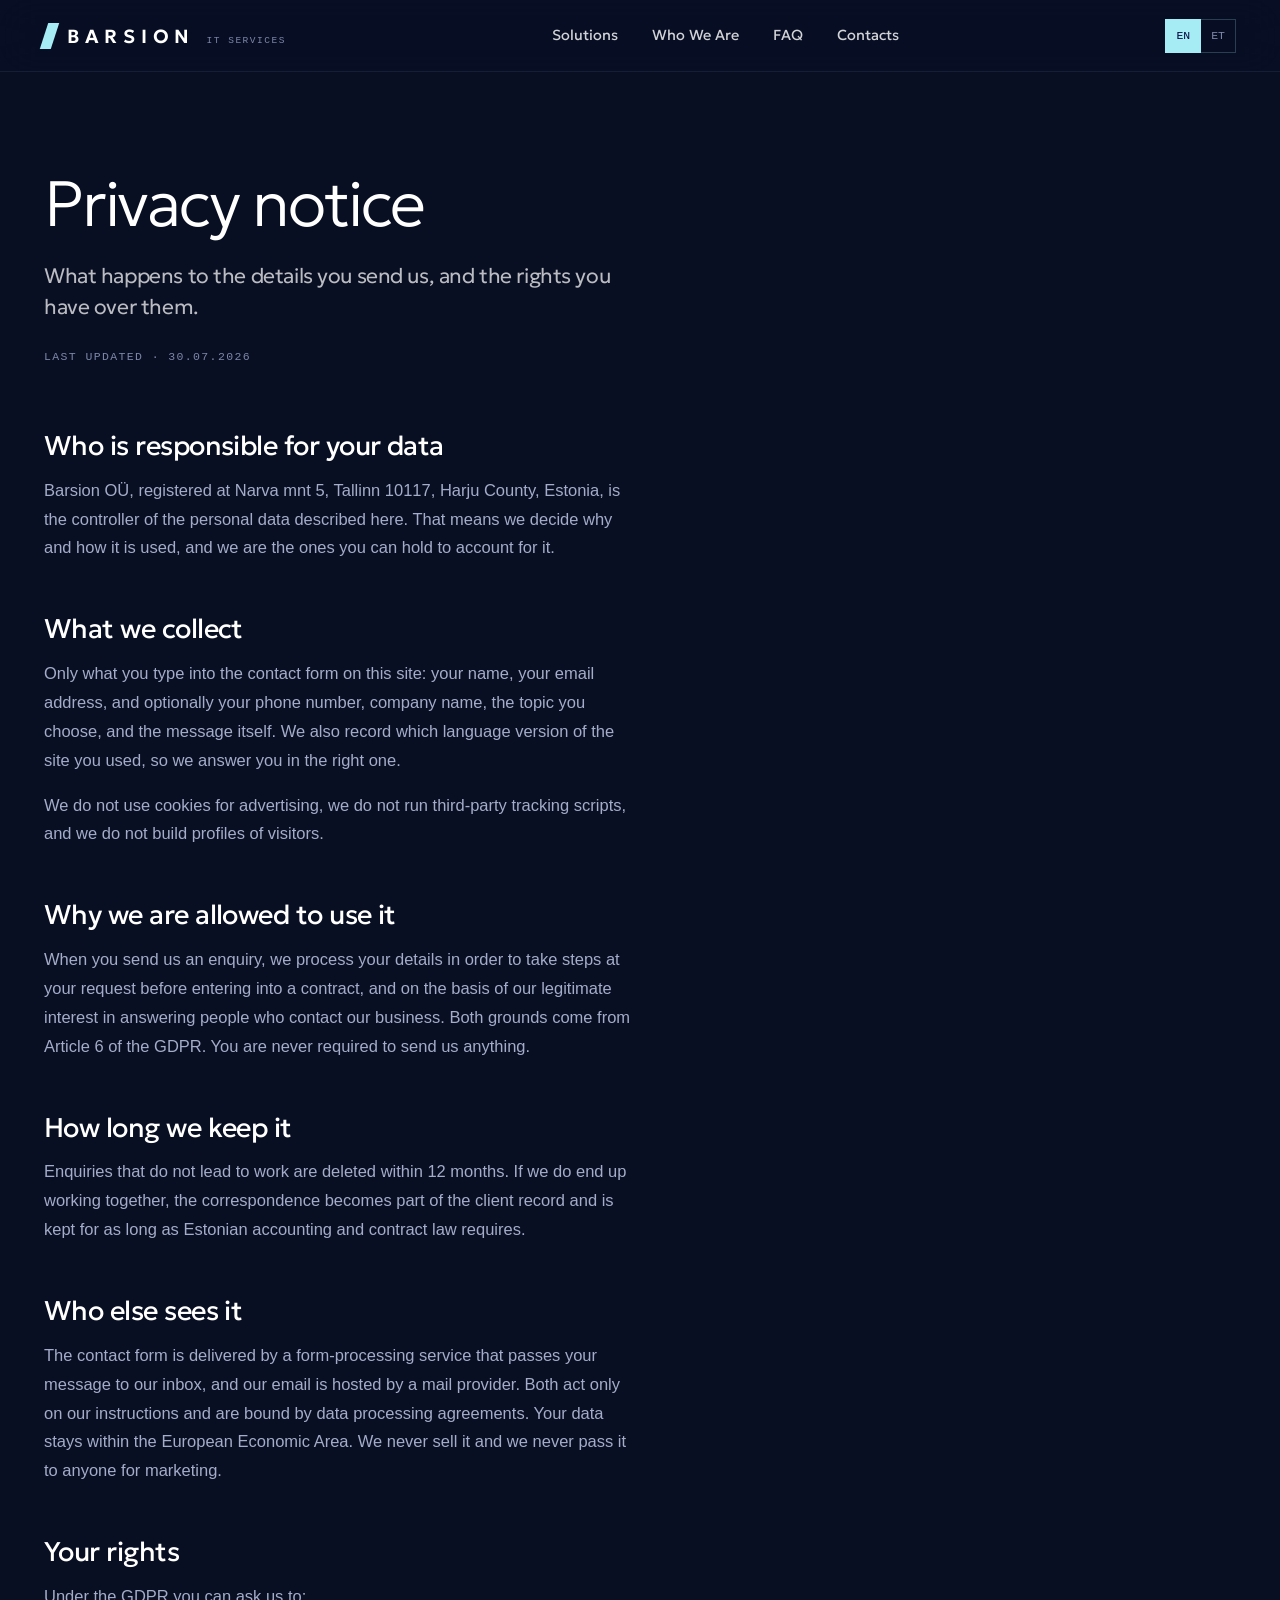
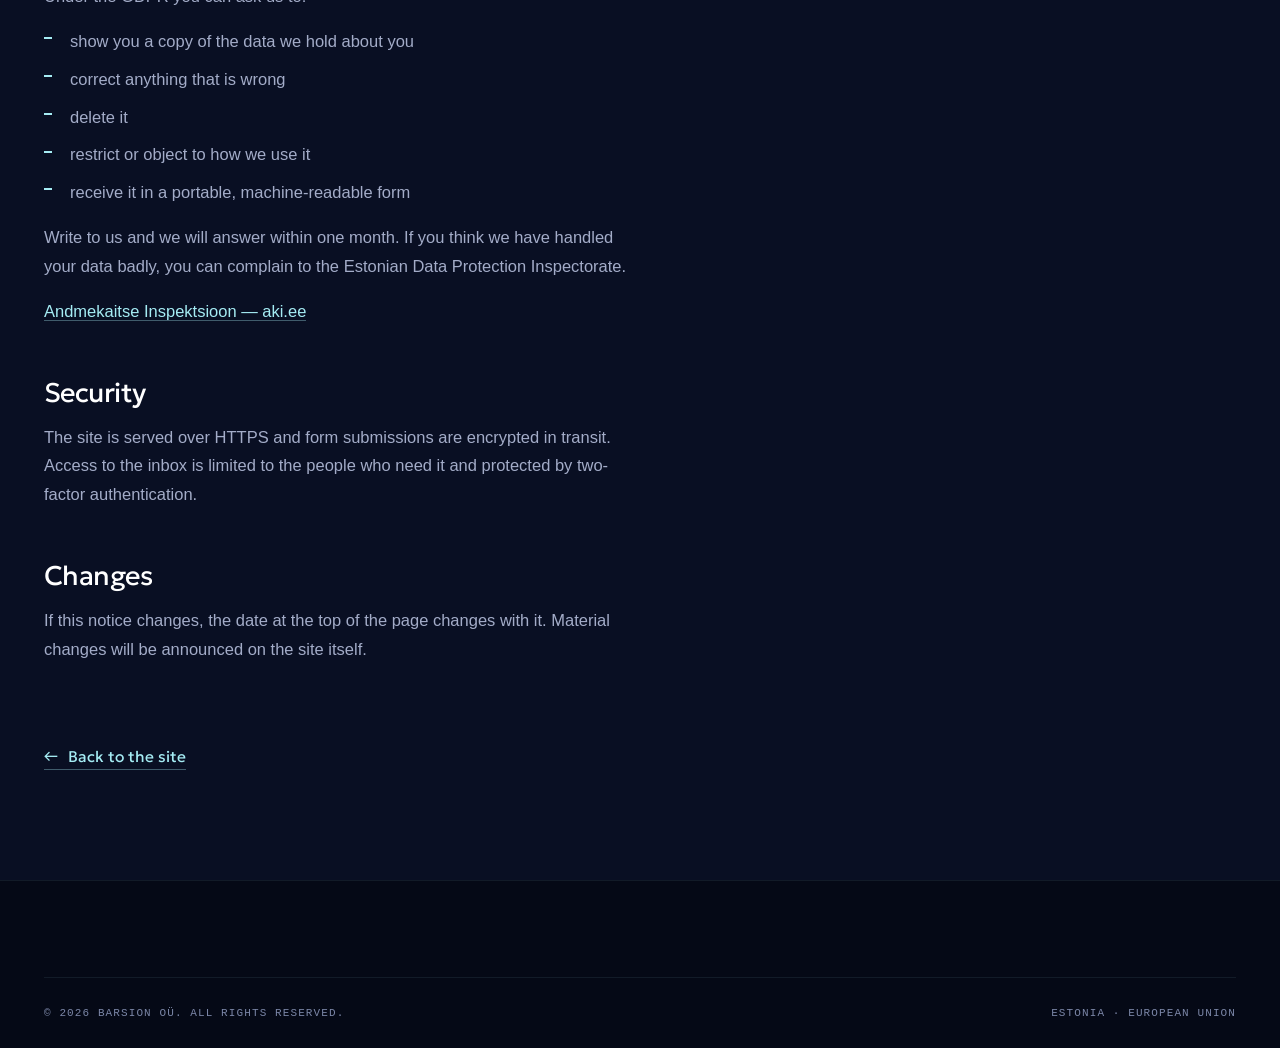
==== privacy.html @ c810dbcb "Real contact form, privacy notice, split CSS/JS, SEO basics" ====
<!DOCTYPE html>
<html lang="en">
<head>
<meta charset="UTF-8">
<meta name="viewport" content="width=device-width, initial-scale=1.0">
<title>Privacy Notice | Barsion OÜ</title>
<meta name="description" content="How Barsion OÜ collects, uses and protects personal data submitted through barsion.ee, and the rights you have under the GDPR.">
<meta name="robots" content="index,follow">
<meta name="theme-color" content="#090F23">
<link rel="icon" href="data:image/svg+xml,%3Csvg xmlns='http://www.w3.org/2000/svg' viewBox='0 0 64 64'%3E%3Crect width='64' height='64' fill='%23090F23'/%3E%3Cpath d='M20 12h16l-8 40H12z' fill='%23A5ECF4'/%3E%3C/svg%3E">
<script>document.documentElement.classList.add('js')</script>
<link rel="preconnect" href="https://fonts.googleapis.com">
<link rel="preconnect" href="https://fonts.gstatic.com" crossorigin>
<link href="https://fonts.googleapis.com/css2?family=Geologica:wght@200;300;400;500;600;700&display=swap" rel="stylesheet">
<link rel="stylesheet" href="styles.css">
<style>
  .doc{padding-top:calc(var(--hh) + 96px);padding-bottom:110px}
  .doc h1{font-size:clamp(32px,5vw,64px);font-weight:200;letter-spacing:-.035em;margin-bottom:20px;max-width:16ch}
  .doc .lede{font-family:var(--fh);font-weight:300;font-size:clamp(17px,1.9vw,21px);line-height:1.5;
    letter-spacing:-.02em;color:rgba(255,255,255,.72);max-width:44ch;margin-bottom:24px}
  .doc .stamp{font-family:var(--fm);font-size:11.5px;letter-spacing:.12em;text-transform:uppercase;
    color:var(--dim);margin-bottom:64px}
  .doc-body{max-width:70ch}
  .doc-body h2{font-size:clamp(20px,2.4vw,27px);font-weight:400;letter-spacing:-.02em;margin:52px 0 14px}
  .doc-body h2:first-child{margin-top:0}
  .doc-body p{font-size:16.5px;line-height:1.75;margin-bottom:16px}
  .doc-body ul{margin:0 0 16px;padding-left:0}
  .doc-body li{position:relative;padding-left:26px;font-size:16.5px;line-height:1.75;margin-bottom:9px}
  .doc-body li::before{content:"";position:absolute;left:0;top:.62em;width:8px;height:2px;background:var(--cyan)}
  .doc-body strong{color:#fff;font-weight:500}
  .doc-body a{color:var(--cyan);border-bottom:1px solid rgba(165,236,244,.35);transition:border-color .24s ease}
  .doc-body a:hover{border-color:var(--cyan)}
  .back{display:inline-flex;align-items:center;gap:10px;margin-top:64px;font-family:var(--fh);
    font-size:15.5px;color:var(--cyan)}
  .back:hover{text-decoration:underline}
</style>
</head>
<body>

<header>
  <div class="wrap nav">
    <a class="logo" href="index.html">
      <span class="mk" aria-hidden="true"></span>
      <span>
        <span class="b">BARSION</span>
        <span class="s" data-i18n="logo_s">IT services</span>
      </span>
    </a>
    <nav class="nav-links" id="navLinks">
      <a href="index.html#solutions" data-i18n="nav_solutions">Solutions</a>
      <a href="index.html#who" data-i18n="nav_about">Who We Are</a>
      <a href="index.html#faq" data-i18n="nav_faq">FAQ</a>
      <a href="index.html#contact" data-i18n="nav_contact">Contacts</a>
    </nav>
    <div class="nav-right">
      <div class="lang" role="group" aria-label="Language">
        <button id="btnEN" class="active" onclick="setLang('en')">EN</button>
        <button id="btnET" onclick="setLang('et')">ET</button>
      </div>
      <button class="burger" id="burger" aria-label="Menu" aria-expanded="false" aria-controls="navLinks"><span></span><span></span><span></span></button>
    </div>
  </div>
</header>

<section class="doc">
  <div class="wrap">
    <h1 data-i18n="pp_h">Privacy notice</h1>
    <p class="lede" data-i18n="pp_lede">What happens to the details you send us, and the rights you have over them.</p>
    <p class="stamp"><span data-i18n="pp_updated">Last updated</span> · 30.07.2026</p>

    <div class="doc-body">
      <h2 data-i18n="pp_1h">Who is responsible for your data</h2>
      <p data-i18n="pp_1p">Barsion OÜ, registered at Narva mnt 5, Tallinn 10117, Harju County, Estonia, is the controller of the personal data described here. That means we decide why and how it is used, and we are the ones you can hold to account for it.</p>

      <h2 data-i18n="pp_2h">What we collect</h2>
      <p data-i18n="pp_2p">Only what you type into the contact form on this site: your name, your email address, and optionally your phone number, company name, the topic you choose, and the message itself. We also record which language version of the site you used, so we answer you in the right one.</p>
      <p data-i18n="pp_2p2">We do not use cookies for advertising, we do not run third-party tracking scripts, and we do not build profiles of visitors.</p>

      <h2 data-i18n="pp_3h">Why we are allowed to use it</h2>
      <p data-i18n="pp_3p">When you send us an enquiry, we process your details in order to take steps at your request before entering into a contract, and on the basis of our legitimate interest in answering people who contact our business. Both grounds come from Article 6 of the GDPR. You are never required to send us anything.</p>

      <h2 data-i18n="pp_4h">How long we keep it</h2>
      <p data-i18n="pp_4p">Enquiries that do not lead to work are deleted within 12 months. If we do end up working together, the correspondence becomes part of the client record and is kept for as long as Estonian accounting and contract law requires.</p>

      <h2 data-i18n="pp_5h">Who else sees it</h2>
      <p data-i18n="pp_5p">The contact form is delivered by a form-processing service that passes your message to our inbox, and our email is hosted by a mail provider. Both act only on our instructions and are bound by data processing agreements. Your data stays within the European Economic Area. We never sell it and we never pass it to anyone for marketing.</p>

      <h2 data-i18n="pp_6h">Your rights</h2>
      <p data-i18n="pp_6p">Under the GDPR you can ask us to:</p>
      <ul>
        <li data-i18n="pp_r1">show you a copy of the data we hold about you</li>
        <li data-i18n="pp_r2">correct anything that is wrong</li>
        <li data-i18n="pp_r3">delete it</li>
        <li data-i18n="pp_r4">restrict or object to how we use it</li>
        <li data-i18n="pp_r5">receive it in a portable, machine-readable form</li>
      </ul>
      <p data-i18n="pp_6p2">Write to us and we will answer within one month. If you think we have handled your data badly, you can complain to the Estonian Data Protection Inspectorate.</p>
      <p><a href="https://www.aki.ee" rel="noopener">Andmekaitse Inspektsioon &mdash; aki.ee</a></p>

      <h2 data-i18n="pp_7h">Security</h2>
      <p data-i18n="pp_7p">The site is served over HTTPS and form submissions are encrypted in transit. Access to the inbox is limited to the people who need it and protected by two-factor authentication.</p>

      <h2 data-i18n="pp_8h">Changes</h2>
      <p data-i18n="pp_8p">If this notice changes, the date at the top of the page changes with it. Material changes will be announced on the site itself.</p>

      <a class="back" href="index.html"><span aria-hidden="true">&#8592;</span><span data-i18n="pp_back">Back to the site</span></a>
    </div>
  </div>
</section>

<footer>
  <div class="wrap">
    <div class="ft-bottom">
      <span data-i18n="ft_copy">© 2026 Barsion OÜ. All rights reserved.</span>
      <span data-i18n="ft_loc">Estonia · European Union</span>
    </div>
  </div>
</footer>

<script src="app.js" defer></script>
</body>
</html>
---- styles.css ----
:root{
  --void:#050916;
  --bg:#090F23;
  --panel:#0D1430;
  --navy:#01043D;
  --cyan:#A5ECF4;
  --ink:#FFFFFF;
  --text:#A3ACC8;
  --dim:#7C87A8;
  --line:rgba(165,236,244,.14);
  --line-soft:rgba(165,236,244,.08);
  --lite:#F2F4FA;
  --lite-ink:#0B1026;
  --lite-text:#4C5570;
  --ease-out:cubic-bezier(0.23,1,0.32,1);
  --ease-in-out:cubic-bezier(0.77,0,0.175,1);
  --d-press:.16s;
  --d-hover:.24s;
  --d-ui:.28s;
  --d-enter:.8s;
  --fh:'Geologica',system-ui,sans-serif;
  --fb:-apple-system,BlinkMacSystemFont,'Segoe UI',Roboto,Helvetica,Arial,sans-serif;
  --fm:ui-monospace,'SF Mono',SFMono-Regular,Menlo,Consolas,monospace;
  --hh:72px;
}
*{margin:0;padding:0;box-sizing:border-box}
html{scroll-behavior:smooth;background:var(--bg)}
body{font-family:var(--fb);color:var(--text);background:var(--bg);line-height:1.65;font-size:16.5px;-webkit-font-smoothing:antialiased;overflow-x:hidden}
img,svg{max-width:100%;display:block}
a{color:inherit;text-decoration:none}
ul{list-style:none}
::selection{background:var(--cyan);color:var(--navy)}
:focus-visible{outline:2px solid var(--cyan);outline-offset:3px;border-radius:2px}
.wrap{max-width:1260px;margin:0 auto;padding:0 34px}
h1,h2,h3{font-family:var(--fh);color:var(--ink);line-height:1.14;font-weight:500;letter-spacing:-.02em}
p{max-width:64ch}
section{padding:112px 0;scroll-margin-top:var(--hh)}

/* ── the cyan chip: DNA motif, now a light source ───────── */
.chip{background:var(--cyan);transform:skewX(-18deg)}

.shead{display:flex;align-items:center;gap:18px;font-family:var(--fh);font-weight:300;color:var(--ink);letter-spacing:-.025em;line-height:1.1}
.shead::before{content:"";flex:none;width:15px;height:.78em;background:var(--cyan);transform:skewX(-18deg)}

.btn{display:inline-flex;align-items:center;gap:11px;font-family:var(--fh);font-weight:500;font-size:15.5px;background:var(--cyan);color:var(--navy);padding:17px 34px;border:0;cursor:pointer;letter-spacing:-.01em;
  transition:background var(--d-hover) ease,color var(--d-hover) ease,transform var(--d-press) var(--ease-out)}
.btn{transform:translateY(0)}
.btn:hover{background:#C9F5FB}
.btn:active{transform:translateY(0) scale(.985)}
.btn .ar{transition:transform var(--d-hover) var(--ease-out)}
.btn.line{background:transparent;color:var(--ink);border:1px solid rgba(165,236,244,.4)}
.btn.line:hover{background:rgba(165,236,244,.1);border-color:var(--cyan)}

/* ── header ─────────────────────────────────────────────── */
header{position:fixed;top:0;left:0;right:0;z-index:60;height:var(--hh);
  background:rgba(9,15,35,.86);backdrop-filter:blur(20px) saturate(1.5);-webkit-backdrop-filter:blur(20px) saturate(1.5);
  border-bottom:1px solid var(--line-soft)}
.nav{display:flex;align-items:center;justify-content:space-between;height:var(--hh)}
.logo{line-height:1;display:flex;align-items:center;gap:12px}
.logo .mk{width:11px;height:26px;background:var(--cyan);transform:skewX(-18deg);flex:none}
.logo .b{font-family:var(--fh);font-weight:600;font-size:19px;letter-spacing:.3em;color:#fff}
.logo .s{font-family:var(--fm);font-size:9.5px;letter-spacing:.16em;text-transform:uppercase;color:var(--dim);margin-left:7px;white-space:nowrap}
.nav-links{display:flex;gap:34px;font-family:var(--fh);font-size:14.5px;font-weight:400;color:rgba(255,255,255,.82)}
.nav-links a{position:relative;padding:8px 0;transition:color .25s ease}
.nav-links a::after{content:"";position:absolute;left:0;right:0;bottom:0;height:1px;background:var(--cyan);transform:scaleX(0);transform-origin:0 50%;transition:transform var(--d-hover) var(--ease-out)}
.nav-links a:hover{color:#fff}
.nav-right{display:flex;align-items:center;gap:18px}
.lang{display:flex;font-family:var(--fm);font-size:11.5px;letter-spacing:.08em}
.lang button{border:1px solid rgba(165,236,244,.22);background:transparent;padding:7px 10px;cursor:pointer;font:inherit;color:var(--dim);transition:color .25s ease,background .25s ease,border-color .25s ease}
.lang button+button{border-left:0}
.lang button:hover{color:#fff}
.lang button.active{background:var(--cyan);border-color:var(--cyan);color:var(--navy)}
.burger{display:none;border:0;background:none;cursor:pointer;padding:8px}
.burger span{display:block;width:22px;height:1.5px;background:#fff;margin:5px 0;transition:transform .3s var(--ease-out),opacity .2s ease}
.burger[aria-expanded="true"] span:nth-child(1){transform:translateY(6.5px) rotate(45deg)}
.burger[aria-expanded="true"] span:nth-child(2){opacity:0}
.burger[aria-expanded="true"] span:nth-child(3){transform:translateY(-6.5px) rotate(-45deg)}
.prog{position:absolute;left:0;bottom:-1px;height:2px;width:100%;background:var(--cyan);transform:scaleX(0);transform-origin:0 50%}
@supports (animation-timeline:scroll()){
  .prog{animation:prog linear;animation-timeline:scroll(root)}
}
@keyframes prog{from{transform:scaleX(0)}to{transform:scaleX(1)}}

/* ── duotone image treatment ────────────────────────────── */
.duo{position:relative;isolation:isolate;overflow:hidden;background:#050A1E}
.duo .im{position:absolute;inset:0;background-position:center;background-size:cover;background-repeat:no-repeat;filter:grayscale(1) contrast(1.04) brightness(.97);z-index:0}
.duo .ld{position:absolute;inset:0;background:#0C1838;mix-blend-mode:lighten;z-index:1;pointer-events:none}
.duo .ll{position:absolute;inset:0;background:#B4DFEB;mix-blend-mode:multiply;z-index:2;pointer-events:none}

/* ── hero ───────────────────────────────────────────────── */
.hero{position:relative;min-height:min(940px,100svh);display:flex;align-items:center;padding-top:var(--hh);overflow:hidden;background:var(--bg)}
.hb{position:absolute;inset:0;z-index:1;opacity:.44;pointer-events:none;
  -webkit-mask-image:radial-gradient(118% 100% at 76% 20%,#000 6%,transparent 74%);
  mask-image:radial-gradient(118% 100% at 76% 20%,#000 6%,transparent 74%)}
.hb .im{inset:-6% 0 0}
.hero::before{content:"";position:absolute;inset:0;z-index:3;pointer-events:none;
  background:linear-gradient(102deg,rgba(5,8,20,.88) 0%,rgba(5,8,20,.62) 40%,rgba(5,8,20,.1) 68%,transparent 82%)}
.hero .grid-l{position:absolute;left:0;top:0;bottom:0;width:290px;z-index:3;
  background-image:radial-gradient(rgba(165,236,244,.5) 1.1px,transparent 1.1px);background-size:15px 15px;
  -webkit-mask-image:linear-gradient(95deg,#000,transparent);mask-image:linear-gradient(95deg,#000,transparent);
  opacity:.3;pointer-events:none}
.hero .aur{position:absolute;z-index:2;width:720px;height:720px;right:-160px;top:-200px;pointer-events:none;
  background:radial-gradient(circle,rgba(165,236,244,.17),transparent 64%);filter:blur(16px)}
.hero .sweep{position:absolute;z-index:4;top:-25%;bottom:-25%;left:0;width:34vw;pointer-events:none;
  background:linear-gradient(90deg,transparent,rgba(165,236,244,.13),transparent);
  transform:translateX(-60vw) skewX(-16deg);animation:sweep 1.9s var(--ease-out) .25s both}
@keyframes sweep{to{transform:translateX(125vw) skewX(-16deg)}}
.hero .wrap{position:relative;z-index:5;width:100%;padding-top:34px;padding-bottom:96px}
.hero h1{color:#fff;font-weight:200;font-size:clamp(34px,6.4vw,86px);line-height:1.05;letter-spacing:-.035em;max-width:16ch;margin-bottom:30px}
.hero .sub{color:rgba(255,255,255,.76);font-size:clamp(16.5px,1.5vw,19.5px);max-width:47ch;margin-bottom:40px;line-height:1.6;
  opacity:0;transform:translateY(16px);animation:rise .7s var(--ease-out) .5s both}
.hero .cta{opacity:0;transform:translateY(16px);animation:rise .7s var(--ease-out) .62s both;display:flex;flex-wrap:wrap;gap:14px;align-items:center}
.hero .beam{position:absolute;z-index:4;left:max(34px,calc((100% - 1260px)/2 + 34px));bottom:0;width:9px;height:120px;
  background:linear-gradient(180deg,transparent,var(--cyan));transform-origin:50% 100%;
  animation:beamin 1s var(--ease-out) .75s both}
@keyframes beamin{from{transform:skewX(-16deg) scaleY(0);opacity:0}to{transform:skewX(-16deg) scaleY(1);opacity:.75}}
@keyframes rise{to{opacity:1;transform:none}}
/* word-mask reveal: the one authored moment */
.w{display:inline-block;overflow:hidden;vertical-align:bottom;padding-bottom:.02em}
.wi{display:inline-block;transform:translateY(112%);opacity:0;transition:transform .85s var(--ease-out),opacity .55s var(--ease-out)}
.lit .wi{transform:none;opacity:1}

/* ── manifesto + mascot ─────────────────────────────────── */
.mani{background:var(--bg);position:relative;overflow:hidden;padding:120px 0 110px}
.mani .wrap{display:grid;grid-template-columns:1fr 1.05fr;gap:44px;align-items:center;position:relative;z-index:2}
.mani h2{color:var(--cyan);font-size:clamp(31px,4.5vw,60px);font-weight:200;letter-spacing:-.035em;margin-bottom:48px;max-width:15ch}
.m-list li{display:flex;align-items:baseline;gap:18px;font-family:var(--fh);font-weight:400;font-size:clamp(16.5px,1.6vw,20px);color:#fff;padding:20px 0;
  transition:opacity var(--d-enter) var(--ease-out),transform var(--d-enter) var(--ease-out)}
.js .m-list li{opacity:0;transform:translateX(-14px)}
.m-list li+li{border-top:1px solid var(--line-soft)}
.on .m-list li{opacity:1;transform:none}
.on .m-list li:nth-child(1){transition-delay:.04s}
.on .m-list li:nth-child(2){transition-delay:.11s}
.on .m-list li:nth-child(3){transition-delay:.18s}
.on .m-list li:nth-child(4){transition-delay:.25s}
.m-list .tick{flex:none;width:9px;height:16px;background:var(--cyan);transform:skewX(-18deg)}
.mwrap{position:relative;justify-self:end;width:min(640px,100%)}
/* the page's own night sky: the image boundary disappears because the
   content is continuous across it, not merely because it is masked */
.sky{position:absolute;inset:-9% -7%;z-index:0;pointer-events:none;opacity:.6;
  background-image:url("data:image/svg+xml,%3Csvg xmlns='http://www.w3.org/2000/svg' viewBox='0 0 1000 700' preserveAspectRatio='none'%3E%3Ccircle cx='69.6%25' cy='94.5%25' r='1.1' fill='%23C6E0F0' opacity='0.65'/%3E%3Ccircle cx='4.3%25' cy='56.1%25' r='1.5' fill='%23C6E0F0' opacity='0.68'/%3E%3Ccircle cx='17.9%25' cy='33.3%25' r='1.5' fill='%23C6E0F0' opacity='0.63'/%3E%3Ccircle cx='81.0%25' cy='8.0%25' r='1.5' fill='%23C6E0F0' opacity='0.48'/%3E%3Ccircle cx='29.9%25' cy='36.2%25' r='1.0' fill='%23C6E0F0' opacity='0.57'/%3E%3Ccircle cx='28.4%25' cy='7.8%25' r='0.9' fill='%23C6E0F0' opacity='0.62'/%3E%3Ccircle cx='39.5%25' cy='41.9%25' r='1.3' fill='%23C6E0F0' opacity='0.73'/%3E%3Ccircle cx='70.6%25' cy='53.5%25' r='1.3' fill='%23C6E0F0' opacity='0.37'/%3E%3Ccircle cx='35.0%25' cy='69.6%25' r='1.0' fill='%23C6E0F0' opacity='0.5'/%3E%3Ccircle cx='26.3%25' cy='58.2%25' r='0.9' fill='%23C6E0F0' opacity='0.45'/%3E%3Ccircle cx='1.2%25' cy='59.9%25' r='1.8' fill='%23C6E0F0' opacity='0.73'/%3E%3Ccircle cx='8.1%25' cy='37.2%25' r='1.8' fill='%23C6E0F0' opacity='0.75'/%3E%3Ccircle cx='9.2%25' cy='31.7%25' r='1.3' fill='%23C6E0F0' opacity='0.56'/%3E%3Ccircle cx='94.8%25' cy='23.0%25' r='1.5' fill='%23C6E0F0' opacity='0.7'/%3E%3Ccircle cx='90.4%25' cy='5.4%25' r='1.5' fill='%23C6E0F0' opacity='0.79'/%3E%3Ccircle cx='79.5%25' cy='27.1%25' r='1.3' fill='%23C6E0F0' opacity='0.79'/%3E%3Ccircle cx='20.8%25' cy='40.0%25' r='1.3' fill='%23C6E0F0' opacity='0.47'/%3E%3Ccircle cx='95.1%25' cy='88.1%25' r='1.1' fill='%23C6E0F0' opacity='0.59'/%3E%3Ccircle cx='62.3%25' cy='92.2%25' r='1.3' fill='%23C6E0F0' opacity='0.39'/%3E%3Ccircle cx='14.7%25' cy='1.8%25' r='1.8' fill='%23C6E0F0' opacity='0.9'/%3E%3Ccircle cx='84.3%25' cy='38.9%25' r='1.5' fill='%23C6E0F0' opacity='0.41'/%3E%3Ccircle cx='11.8%25' cy='48.1%25' r='1.0' fill='%23C6E0F0' opacity='0.69'/%3E%3Ccircle cx='47.4%25' cy='1.2%25' r='1.3' fill='%23C6E0F0' opacity='0.69'/%3E%3Ccircle cx='65.3%25' cy='38.5%25' r='1.3' fill='%23C6E0F0' opacity='0.53'/%3E%3Ccircle cx='78.2%25' cy='78.2%25' r='1.1' fill='%23C6E0F0' opacity='0.5'/%3E%3Ccircle cx='23.7%25' cy='92.6%25' r='1.3' fill='%23C6E0F0' opacity='0.56'/%3E%3Ccircle cx='85.5%25' cy='30.5%25' r='0.9' fill='%23C6E0F0' opacity='0.64'/%3E%3Ccircle cx='10.3%25' cy='90.2%25' r='1.5' fill='%23C6E0F0' opacity='0.35'/%3E%3Ccircle cx='47.1%25' cy='29.4%25' r='0.9' fill='%23C6E0F0' opacity='0.43'/%3E%3Ccircle cx='35.6%25' cy='67.0%25' r='0.9' fill='%23C6E0F0' opacity='0.85'/%3E%3Ccircle cx='32.8%25' cy='73.2%25' r='1.0' fill='%23C6E0F0' opacity='0.88'/%3E%3Ccircle cx='80.6%25' cy='1.6%25' r='1.0' fill='%23C6E0F0' opacity='0.73'/%3E%3Ccircle cx='70.3%25' cy='51.8%25' r='1.5' fill='%23C6E0F0' opacity='0.73'/%3E%3Ccircle cx='59.1%25' cy='45.4%25' r='1.8' fill='%23C6E0F0' opacity='0.53'/%3E%3Ccircle cx='26.3%25' cy='86.2%25' r='1.8' fill='%23C6E0F0' opacity='0.43'/%3E%3Ccircle cx='71.9%25' cy='42.8%25' r='1.0' fill='%23C6E0F0' opacity='0.39'/%3E%3Ccircle cx='91.0%25' cy='33.1%25' r='0.9' fill='%23C6E0F0' opacity='0.37'/%3E%3Ccircle cx='39.4%25' cy='32.6%25' r='1.8' fill='%23C6E0F0' opacity='0.53'/%3E%3Ccircle cx='96.8%25' cy='24.2%25' r='1.3' fill='%23C6E0F0' opacity='0.83'/%3E%3Ccircle cx='19.9%25' cy='98.3%25' r='1.5' fill='%23C6E0F0' opacity='0.39'/%3E%3Ccircle cx='66.8%25' cy='49.2%25' r='1.5' fill='%23C6E0F0' opacity='0.46'/%3E%3Ccircle cx='14.0%25' cy='18.3%25' r='1.1' fill='%23C6E0F0' opacity='0.7'/%3E%3Ccircle cx='60.9%25' cy='41.0%25' r='1.1' fill='%23C6E0F0' opacity='0.55'/%3E%3Ccircle cx='93.7%25' cy='11.7%25' r='1.0' fill='%23C6E0F0' opacity='0.43'/%3E%3Ccircle cx='69.9%25' cy='84.0%25' r='1.0' fill='%23C6E0F0' opacity='0.61'/%3E%3Ccircle cx='19.8%25' cy='15.7%25' r='0.9' fill='%23C6E0F0' opacity='0.39'/%3E%3Ccircle cx='57.7%25' cy='41.1%25' r='2.4' fill='%23DCEEF8' opacity='0.5'/%3E%3Ccircle cx='44.0%25' cy='16.6%25' r='2.4' fill='%23DCEEF8' opacity='0.5'/%3E%3Ccircle cx='50.5%25' cy='12.4%25' r='2.4' fill='%23DCEEF8' opacity='0.5'/%3E%3Ccircle cx='36.6%25' cy='47.3%25' r='2.4' fill='%23DCEEF8' opacity='0.5'/%3E%3Ccircle cx='57.5%25' cy='68.5%25' r='2.4' fill='%23DCEEF8' opacity='0.5'/%3E%3C/svg%3E");
  background-size:100% 100%;background-repeat:no-repeat;
  -webkit-mask-image:radial-gradient(72% 72% at 50% 48%,#000 26%,transparent 100%);
  mask-image:radial-gradient(72% 72% at 50% 48%,#000 26%,transparent 100%)}
.live .sky{animation:twinkle 7.5s var(--ease-in-out) infinite}
@keyframes twinkle{50%{opacity:.3}}
.mwrap::before{content:"";position:absolute;left:2%;bottom:14%;width:66%;height:54%;z-index:0;
  background:radial-gradient(circle,rgba(165,236,244,.26),transparent 66%);filter:blur(28px)}
.mstage{position:relative;z-index:1;transform:translate3d(0,0,0);
  transition:transform .55s var(--ease-out)}
/* Mask tuned to the video's framing (the poster is frame 0 of the same clip,
   so still and video share one mask). Layer 1 is the vignette, layer 2 is a
   narrow tall ellipse that pinches the desk's straight far edge out of the
   lower half, layer 3 dissolves the bottom. Verified against frames 20/90/150/215. */
/* The leopard sits high-right and the laptop low-left, so no single ellipse
   hugs both without also keeping a bright slab of sky between them. The mask
   is therefore the UNION of one ellipse per subject, intersected with a bottom
   dissolve. Layers read bottom-up: laptop, then cat added to it, then the
   bottom fade intersected with that union. Verified frame-by-frame. */
.mascot{display:block;width:100%;height:auto;
  mask-image:linear-gradient(180deg,#000 82%,rgba(0,0,0,.35) 91%,transparent 100%),radial-gradient(ellipse 34% 46% at 62% 42%,#000 55%,transparent 100%),radial-gradient(ellipse 25% 21% at 27% 74%,#000 44%,transparent 100%);
  mask-composite:intersect,add,add}
/* -webkit-mask-image without a matching -webkit-mask-composite makes Chromium
   union every layer and the image's box comes straight back, so both prefixed
   properties ship together and only where the standard one is missing. */
@supports not (mask-composite: intersect){
  .mascot{-webkit-mask-image:linear-gradient(180deg,#000 82%,rgba(0,0,0,.35) 91%,transparent 100%),radial-gradient(ellipse 34% 46% at 62% 42%,#000 55%,transparent 100%),radial-gradient(ellipse 25% 21% at 27% 74%,#000 44%,transparent 100%);-webkit-mask-composite:source-in,source-over}
}
video.mascot{position:absolute;inset:0;width:100%;height:100%;z-index:2;object-fit:cover;
  opacity:0;transition:opacity .7s var(--ease-out)}
video.mascot.on{opacity:1}
/* the clip carries its own life: stop doubling it with our own motion */
.playing .mascot,.playing .mglow{animation:none}
.live .mascot{animation:mfloat 9s var(--ease-in-out) infinite}
@keyframes mfloat{50%{transform:translateY(-9px)}}
.mfade{position:absolute;inset:0;z-index:3;pointer-events:none;
  background:linear-gradient(180deg,transparent 74%,rgba(9,15,35,.28) 90%,var(--bg) 100%)}
.mglow{position:absolute;left:8%;top:56%;width:42%;height:32%;z-index:4;pointer-events:none;opacity:.85;
  background:radial-gradient(closest-side,rgba(165,236,244,.32),transparent 72%);filter:blur(14px)}
.live .mglow{animation:mbreathe 5.2s var(--ease-in-out) infinite}
@keyframes mbreathe{50%{opacity:.52;transform:scale(1.07)}}
.mani .corner{position:absolute;left:-16px;bottom:-24px;width:66px;height:118px;background:var(--cyan);transform:skewX(-16deg);z-index:1}

/* ── solutions: engineered cage ─────────────────────────── */
.sol-sec{background:var(--panel);border-top:1px solid var(--line-soft);border-bottom:1px solid var(--line-soft)}
.sol-sec .shead{font-size:clamp(30px,4.2vw,54px);margin-bottom:54px}
.cage{position:relative;display:grid;grid-template-columns:1fr 1fr;border-top:1px solid var(--line)}
.glow{--mx:50%;--my:50%;position:absolute;inset:0;z-index:0;pointer-events:none;opacity:0;transition:opacity var(--d-ui) ease;
  background:radial-gradient(430px circle at var(--mx) var(--my),rgba(165,236,244,.075),transparent 68%)}
@media (hover:hover) and (pointer:fine){.cage:hover .glow{opacity:1}}
.cell{position:relative;z-index:1;border-bottom:1px solid var(--line);padding:32px 0 36px}
.cell:nth-of-type(odd){padding-right:52px}
.cell:nth-of-type(even){padding-left:52px;border-left:1px solid var(--line)}
.cell::after{content:"";position:absolute;left:0;right:0;bottom:-1px;height:1px;background:var(--cyan);
  transform:scaleX(0);transform-origin:0 50%;transition:transform var(--d-hover) var(--ease-out)}
.cell h3{font-size:clamp(19px,2vw,25px);font-weight:400;display:flex;justify-content:space-between;align-items:baseline;gap:14px;margin-bottom:13px;color:#fff;transition:color .25s ease}
.cell h3 .ar{color:var(--cyan);font-size:13px;flex:none;opacity:.5;transition:transform var(--d-hover) var(--ease-out),opacity var(--d-hover) ease}
.cell p{font-size:15px;line-height:1.62;max-width:44ch}

/* ── statement panels ───────────────────────────────────── */
.stmt{background:var(--navy);position:relative;overflow:hidden}
.stmt .wrap{padding:104px 34px;position:relative;z-index:2}
.stmt::before{content:"";position:absolute;z-index:1;left:-8%;top:-60%;width:52%;height:220%;pointer-events:none;
  background:radial-gradient(closest-side,rgba(165,236,244,.14),transparent);transform:skewX(-16deg)}
.stmt .qm{display:block;width:34px;height:3px;background:var(--cyan);margin-bottom:30px;
  transform-origin:0 50%;transition:transform var(--d-enter) var(--ease-out)}
.js .stmt .qm{transform:scaleX(0)}
.on .stmt .qm,.stmt.on .qm{transform:none}
.stmt p{font-family:var(--fh);font-weight:200;font-size:clamp(23px,3.1vw,42px);line-height:1.28;letter-spacing:-.03em;max-width:22ch;color:#fff;
  transition:opacity var(--d-enter) var(--ease-out),filter var(--d-enter) var(--ease-out),transform var(--d-enter) var(--ease-out)}
.js .stmt p{opacity:0;filter:blur(9px);transform:translateY(12px)}
.stmt.on p{opacity:1;filter:blur(0);transform:none}
.stmt .by{margin-top:26px;font-family:var(--fm);font-size:11.5px;letter-spacing:.14em;text-transform:uppercase;color:rgba(165,236,244,.75)}
.stmt .chip{position:absolute;right:44px;bottom:-18px;width:50px;height:82px;z-index:2}

/* ── photo bands ────────────────────────────────────────── */
.band{height:340px;position:relative}
.band .im{inset:-13% 0}
.band .ap,.band .chip{z-index:4}
@supports (animation-timeline:view()){
  .band .im{animation:bandpar linear both;animation-timeline:view();animation-range:cover}
}
@keyframes bandpar{from{transform:translateY(-3.2%)}to{transform:translateY(3.2%)}}
.band .ap{position:absolute;right:0;bottom:0;width:190px;height:210px;background:var(--cyan);
  clip-path:polygon(55% 0,100% 0,100% 100%,20% 100%,40% 55%,20% 55%)}
.band .chip{position:absolute;left:34px;bottom:-14px;width:42px;height:70px}

/* ── who we are ─────────────────────────────────────────── */
.who-grid{display:grid;grid-template-columns:1.12fr .88fr;gap:66px;align-items:center}
.who-grid h2{font-size:clamp(29px,4vw,52px);font-weight:200;letter-spacing:-.035em;margin-bottom:32px;max-width:19ch}
.who-grid p{font-size:17.5px;line-height:1.72}
.who-ph{position:relative;justify-self:end;width:min(430px,100%);aspect-ratio:4/5;
  clip-path:polygon(0 0,100% 0,100% 84%,84% 100%,0 100%)}
.who-ph .im{inset:0}
.pull{margin-top:38px;display:flex;gap:20px;align-items:flex-start}
.pull::before{content:"";flex:none;width:11px;height:44px;background:var(--cyan);transform:skewX(-18deg)}
.pull span{font-family:var(--fh);font-weight:300;font-size:clamp(18px,2.1vw,24px);line-height:1.4;letter-spacing:-.02em;color:#fff;max-width:26ch}

/* ── values ─────────────────────────────────────────────── */
.values .shead{font-size:clamp(25px,3.1vw,38px);margin-bottom:46px}
.val-grid{display:grid;grid-template-columns:repeat(6,1fr);gap:30px}
.val{position:relative;padding-top:24px}
.val::before{content:"";position:absolute;left:0;right:0;top:0;height:1px;background:var(--line);
  transform-origin:0 50%;transition:transform var(--d-enter) var(--ease-out)}
.js .val::before{transform:scaleX(0)}
.val.on::before{transform:none}
.val h3{font-size:17.5px;font-weight:500;margin-bottom:9px;color:#fff}
.val p{font-size:14px;line-height:1.6;color:var(--text)}
.val-grid .val:nth-child(2)::before{transition-delay:.07s}
.val-grid .val:nth-child(3)::before{transition-delay:.14s}
.val-grid .val:nth-child(4)::before{transition-delay:.21s}
.val-grid .val:nth-child(5)::before{transition-delay:.28s}
.val-grid .val:nth-child(6)::before{transition-delay:.35s}

/* ── thinking: editorial rows ───────────────────────────── */
.think h2{font-size:clamp(27px,3.5vw,44px);font-weight:200;letter-spacing:-.035em;margin-bottom:40px;max-width:18ch}
.row{position:relative;display:flex;justify-content:space-between;align-items:baseline;gap:30px;
  border-top:1px solid var(--line-soft);padding:30px 0;transition:transform var(--d-ui) var(--ease-out)}
.row:last-child{border-bottom:1px solid var(--line-soft)}
.row::after{content:"";position:absolute;left:0;right:0;top:-1px;height:1px;background:var(--cyan);
  transform:scaleX(0);transform-origin:0 50%;transition:transform var(--d-hover) var(--ease-out)}
@media (hover:hover) and (pointer:fine){
  .row:hover{transform:translateX(10px)}
  .row:hover::after{transform:scaleX(1)}
}
.row h3{font-size:clamp(18px,2.2vw,28px);font-weight:300;letter-spacing:-.025em;max-width:34ch;color:#fff}
.row h3 .ar{color:var(--cyan);margin-left:12px;font-size:.6em;opacity:.6}
.row .meta{font-family:var(--fm);font-size:11.5px;letter-spacing:.12em;text-transform:uppercase;color:var(--dim);flex:none}

/* ── faq: the light inversion ───────────────────────────── */
.faq{background:var(--lite);color:var(--lite-text)}
.faq .shead{color:var(--lite-ink);font-size:clamp(27px,3.5vw,44px);margin-bottom:46px}
.faq-list{max-width:960px}
details{background:#fff;border:1px solid #E2E6F0;border-radius:16px;margin-bottom:13px;overflow:hidden;
  transition:border-color .3s ease,box-shadow .35s var(--ease-out)}
details:hover{border-color:#C9D2E4}
details[open]{border-color:transparent;box-shadow:0 20px 48px -22px rgba(6,11,32,.42)}
summary{cursor:pointer;list-style:none;display:flex;justify-content:space-between;align-items:center;gap:22px;
  padding:23px 26px;font-family:var(--fh);font-weight:400;font-size:17.5px;color:var(--lite-ink);letter-spacing:-.015em}
summary::-webkit-details-marker{display:none}
summary .plus{flex:none;width:30px;height:30px;border-radius:50%;background:var(--lite);display:grid;place-items:center;
  color:var(--navy);font-size:18px;font-weight:300;line-height:1;transition:transform .4s var(--ease-out),background .3s ease}
details[open] .plus{transform:rotate(135deg);background:var(--cyan)}
.faq-body{display:grid;grid-template-rows:1fr;transition:grid-template-rows .35s var(--ease-out)}
@starting-style{details[open] .faq-body{grid-template-rows:0fr}}
.faq-a{overflow:hidden;min-height:0;padding:0 26px 25px;max-width:70ch;font-size:15.5px;line-height:1.68;color:var(--lite-text)}

/* ── contact ────────────────────────────────────────────── */
.contact{position:relative;overflow:hidden;background:var(--bg)}
.contact .ap{position:absolute;right:-54px;top:-26px;width:224px;height:246px;
  background:linear-gradient(203deg,rgba(165,236,244,.62),rgba(165,236,244,.07) 78%);
  clip-path:polygon(55% 0,100% 0,100% 100%,20% 100%,42% 52%,22% 52%)}
.contact h2{font-size:clamp(30px,4.5vw,58px);font-weight:200;letter-spacing:-.035em;max-width:19ch;margin-bottom:26px;position:relative}
.ct-lead{font-family:var(--fh);font-weight:300;font-size:clamp(17px,1.8vw,21px);line-height:1.5;letter-spacing:-.02em;
  color:rgba(255,255,255,.72);max-width:34ch;margin-bottom:64px;position:relative}
.ct-grid{display:grid;grid-template-columns:.85fr 1.15fr;gap:72px;align-items:start}
.ct-left p{font-size:16.5px;max-width:34ch}
.ct-addr{margin-top:22px;font-family:var(--fm);font-size:11.5px;line-height:1.9;letter-spacing:.08em;color:var(--dim);text-transform:uppercase}
.form label{display:block;font-family:var(--fm);font-size:10.5px;font-weight:400;letter-spacing:.15em;text-transform:uppercase;color:var(--dim);margin-bottom:9px}
.form input,.form textarea{width:100%;border:0;border-bottom:1px solid rgba(255,255,255,.2);padding:11px 2px 13px;
  font:inherit;font-size:16.5px;color:#fff;margin-bottom:32px;background:transparent;
  transition:border-color .3s ease,box-shadow .3s var(--ease-out)}
.form input:focus,.form textarea:focus{outline:none;border-color:var(--cyan);box-shadow:0 1px 0 0 var(--cyan)}
.form textarea{resize:vertical;min-height:76px}
/* form: real fields, real validation, honest states */
.f-row{display:grid;grid-template-columns:1fr 1fr;gap:0 26px}
.f-field{min-width:0}
.f-opt{font-size:.85em;letter-spacing:.06em;color:#5C6789;text-transform:none}
.form select{width:100%;border:0;border-bottom:1px solid rgba(255,255,255,.2);padding:11px 2px 13px;
  font:inherit;font-size:16.5px;color:#fff;margin-bottom:32px;background:transparent;cursor:pointer;
  appearance:none;-webkit-appearance:none;
  background-image:linear-gradient(45deg,transparent 50%,var(--cyan) 50%),linear-gradient(135deg,var(--cyan) 50%,transparent 50%);
  background-position:calc(100% - 12px) 22px,calc(100% - 7px) 22px;background-size:5px 5px;background-repeat:no-repeat;
  transition:border-color .3s ease,box-shadow .3s var(--ease-out)}
.form select:focus{outline:none;border-color:var(--cyan);box-shadow:0 1px 0 0 var(--cyan)}
.form select option{background:var(--panel);color:#fff}
.f-err{font-family:var(--fm);font-size:11.5px;letter-spacing:.06em;color:#FF9B9B;
  margin:-26px 0 22px;max-width:none;display:none}
.f-field .f-err{margin:-26px 0 22px}
.invalid .f-err,.f-err.show{display:block}
.form .invalid input,.form .invalid textarea,.form input.invalid,.form textarea.invalid{border-bottom-color:#FF9B9B}
.f-hp{position:absolute;left:-9999px;width:1px;height:1px;overflow:hidden}
.f-note{font-size:13.5px;line-height:1.6;color:var(--dim);max-width:46ch;margin-top:20px}
.f-note a{white-space:nowrap;color:var(--cyan);border-bottom:1px solid rgba(165,236,244,.35);transition:border-color .24s ease}
.f-note a:hover{border-color:var(--cyan)}
.f-fail{display:none;margin-top:20px;padding:14px 16px;border:1px solid rgba(255,155,155,.4);
  font-size:14.5px;line-height:1.55;color:#FFC9C9;max-width:46ch}
.f-fail.show{display:block}
.btn[aria-busy="true"]{opacity:.7;pointer-events:none}
.sent{display:none;padding:32px 0}
.sent.show{display:block;animation:rise2 .6s var(--ease-out) both}
@keyframes rise2{from{opacity:0;transform:translateY(18px)}to{opacity:1;transform:none}}
.sent-check{width:58px;height:58px;margin-bottom:18px}
.sent-check circle{stroke:var(--cyan);stroke-width:2;fill:none;stroke-dasharray:158;stroke-dashoffset:158;animation:dash .55s var(--ease-out) .15s forwards}
.sent-check path{stroke:#fff;stroke-width:3.5;fill:none;stroke-linecap:round;stroke-linejoin:round;stroke-dasharray:40;stroke-dashoffset:40;animation:dash .35s var(--ease-out) .6s forwards}
@keyframes dash{to{stroke-dashoffset:0}}
.sent h3{font-size:25px;font-weight:400;margin-bottom:11px}

/* ── footer ─────────────────────────────────────────────── */
footer{background:var(--void);color:var(--text);padding:96px 0 0;font-size:15.5px;border-top:1px solid var(--line-soft)}
.ft-grid{display:grid;grid-template-columns:1.25fr 1fr 1fr 1.2fr;gap:44px;padding-bottom:78px}
.ft-logo .b{font-family:var(--fh);font-weight:600;font-size:18px;letter-spacing:.3em;color:#fff}
.ft-logo .s{font-family:var(--fm);font-size:9.5px;letter-spacing:.16em;text-transform:uppercase;color:var(--dim);margin-top:5px}
.ft-tag{font-family:var(--fh);font-weight:200;font-size:clamp(22px,2.4vw,30px);line-height:1.24;letter-spacing:-.03em;color:var(--cyan);margin-top:30px;max-width:12ch}
.ft-col a{display:block;font-family:var(--fh);font-size:16px;font-weight:400;color:#fff;margin-bottom:20px;width:fit-content;position:relative;transition:color .25s ease}
.ft-col a::after{content:"";position:absolute;left:0;right:0;bottom:-3px;height:1px;background:var(--cyan);transform:scaleX(0);transform-origin:0 50%;transition:transform var(--d-hover) var(--ease-out)}
.ft-touch{border-top:1px solid var(--line);padding-top:28px}
.ft-touch .gt{font-family:var(--fh);font-weight:500;font-size:16px;color:var(--cyan);display:inline-block;margin-bottom:18px}
.ft-touch p{font-family:var(--fm);font-size:11.5px;line-height:1.95;letter-spacing:.08em;text-transform:uppercase;color:var(--dim)}
.ft-mark{display:flex;align-items:center;gap:clamp(10px,2vw,26px);padding:6px 0 34px;overflow:hidden}
.ft-mark span{font-family:var(--fh);font-weight:200;font-size:clamp(38px,12.4vw,168px);line-height:.9;letter-spacing:-.02em;
  color:transparent;-webkit-text-stroke:1px rgba(165,236,244,.3);white-space:nowrap}
.ft-mark i{flex:1;height:1px;background:var(--line);min-width:20px}
.ft-bottom{border-top:1px solid var(--line-soft);padding:26px 0;display:flex;justify-content:space-between;gap:16px;flex-wrap:wrap;
  font-family:var(--fm);font-size:11px;letter-spacing:.1em;text-transform:uppercase;color:var(--dim)}

/* ── hover motion: gated so a tap never leaves a stuck state ── */
@media (hover:hover) and (pointer:fine){
  .btn:hover{transform:translateY(-2px)}
  .btn:hover .ar{transform:translateX(4px)}
  .nav-links a:hover::after{transform:scaleX(1)}
  .cell:hover::after{transform:scaleX(1)}
  .cell:hover h3 .ar{transform:translateX(6px);opacity:1}
  .ft-col a:hover::after{transform:scaleX(1)}
}

/* ── entrance families ──────────────────────────────────── */
.rise{transition:opacity var(--d-enter) var(--ease-out),transform var(--d-enter) var(--ease-out)}
.js .rise{opacity:0;transform:translateY(20px)}
.rise.on{opacity:1;transform:none}
.cell.rise:nth-of-type(2){transition-delay:.07s}
.cell.rise:nth-of-type(4){transition-delay:.07s}
.cell.rise:nth-of-type(6){transition-delay:.07s}
.cell.rise:nth-of-type(8){transition-delay:.07s}

@media(max-width:1020px){
  .mani .wrap{grid-template-columns:1fr;gap:52px}
  .mwrap{justify-self:center}
  .who-grid,.ct-grid{grid-template-columns:1fr;gap:48px}
  .who-ph{justify-self:start}
  .val-grid{grid-template-columns:repeat(3,1fr)}
  .ft-grid{grid-template-columns:1fr 1fr}
}
@media(max-width:760px){
.f-row{grid-template-columns:1fr;gap:0}
  :root{--hh:64px}
  section{padding:78px 0}
  .wrap{padding:0 22px}
  .nav-links{display:flex;position:fixed;top:var(--hh);left:0;right:0;background:#070C1D;
    flex-direction:column;padding:26px 22px 34px;gap:22px;
    border-bottom:1px solid var(--line);box-shadow:0 28px 64px -22px rgba(0,0,0,.75);font-size:17px;
    opacity:0;transform:translateY(-10px);pointer-events:none;visibility:hidden;
    transition:opacity var(--d-ui) var(--ease-out),transform var(--d-ui) var(--ease-out),visibility 0s linear var(--d-ui)}
  .nav-links.open{opacity:1;transform:none;pointer-events:auto;visibility:visible;
    transition:opacity var(--d-ui) var(--ease-out),transform var(--d-ui) var(--ease-out),visibility 0s}
  .burger{display:block}
  .logo .b{font-size:17px;letter-spacing:.26em}
  .cage{grid-template-columns:1fr}
  .cell,.cell:nth-of-type(odd),.cell:nth-of-type(even){padding:26px 0 28px;border-left:0}
  .mani .corner{left:-20px;bottom:auto;top:-30px;width:52px;height:92px}
  .val-grid{grid-template-columns:1fr 1fr;gap:24px}
  .ft-grid{grid-template-columns:1fr;gap:38px}
  .mani{padding:86px 0 78px}
  .hero{min-height:auto;padding-bottom:0}
  .hero .wrap{padding-top:64px;padding-bottom:80px}
  .hero .grid-l{width:150px}
  .hero::before{background:linear-gradient(176deg,rgba(5,8,20,.7),rgba(5,8,20,.88) 44%,rgba(5,8,20,.95))}
  .hero .beam,.mani .corner{display:none}
  .logo .s{display:none}
  .band{height:220px}
  .band .ap{width:130px;height:150px}
  .contact .ap{width:142px;height:158px;right:-40px;top:-48px}
  .stmt .wrap{padding:76px 22px}
  .row{padding:22px 0;flex-direction:column;align-items:flex-start;gap:9px}
  .row .meta{order:-1}
  .stmt .chip{right:22px;width:38px;height:64px}
  .pull{gap:15px}
  .ft-mark{padding-bottom:26px}
}
@media(prefers-reduced-motion:reduce){
  html{scroll-behavior:auto}
  *{animation:none!important;transition-property:color,background-color,border-color,opacity,box-shadow,outline-color!important;transition-duration:.2s!important}
  .rise,.m-list li,.wi,.hero .sub,.hero .cta{opacity:1!important;transform:none!important;filter:none!important}
  .stmt p{opacity:1!important;filter:none!important;transform:none!important}
  .prog,.val::before,.stmt .qm,.cell::after,.row::after,.hero .beam{transform:none!important}
  .hero .beam{opacity:.75!important}
  .sent-check circle,.sent-check path{stroke-dashoffset:0!important}
  .mstage{transform:none!important}
  video.mascot{display:none!important}
  .prog{opacity:0}
  .faq-body{transition:none!important}
}
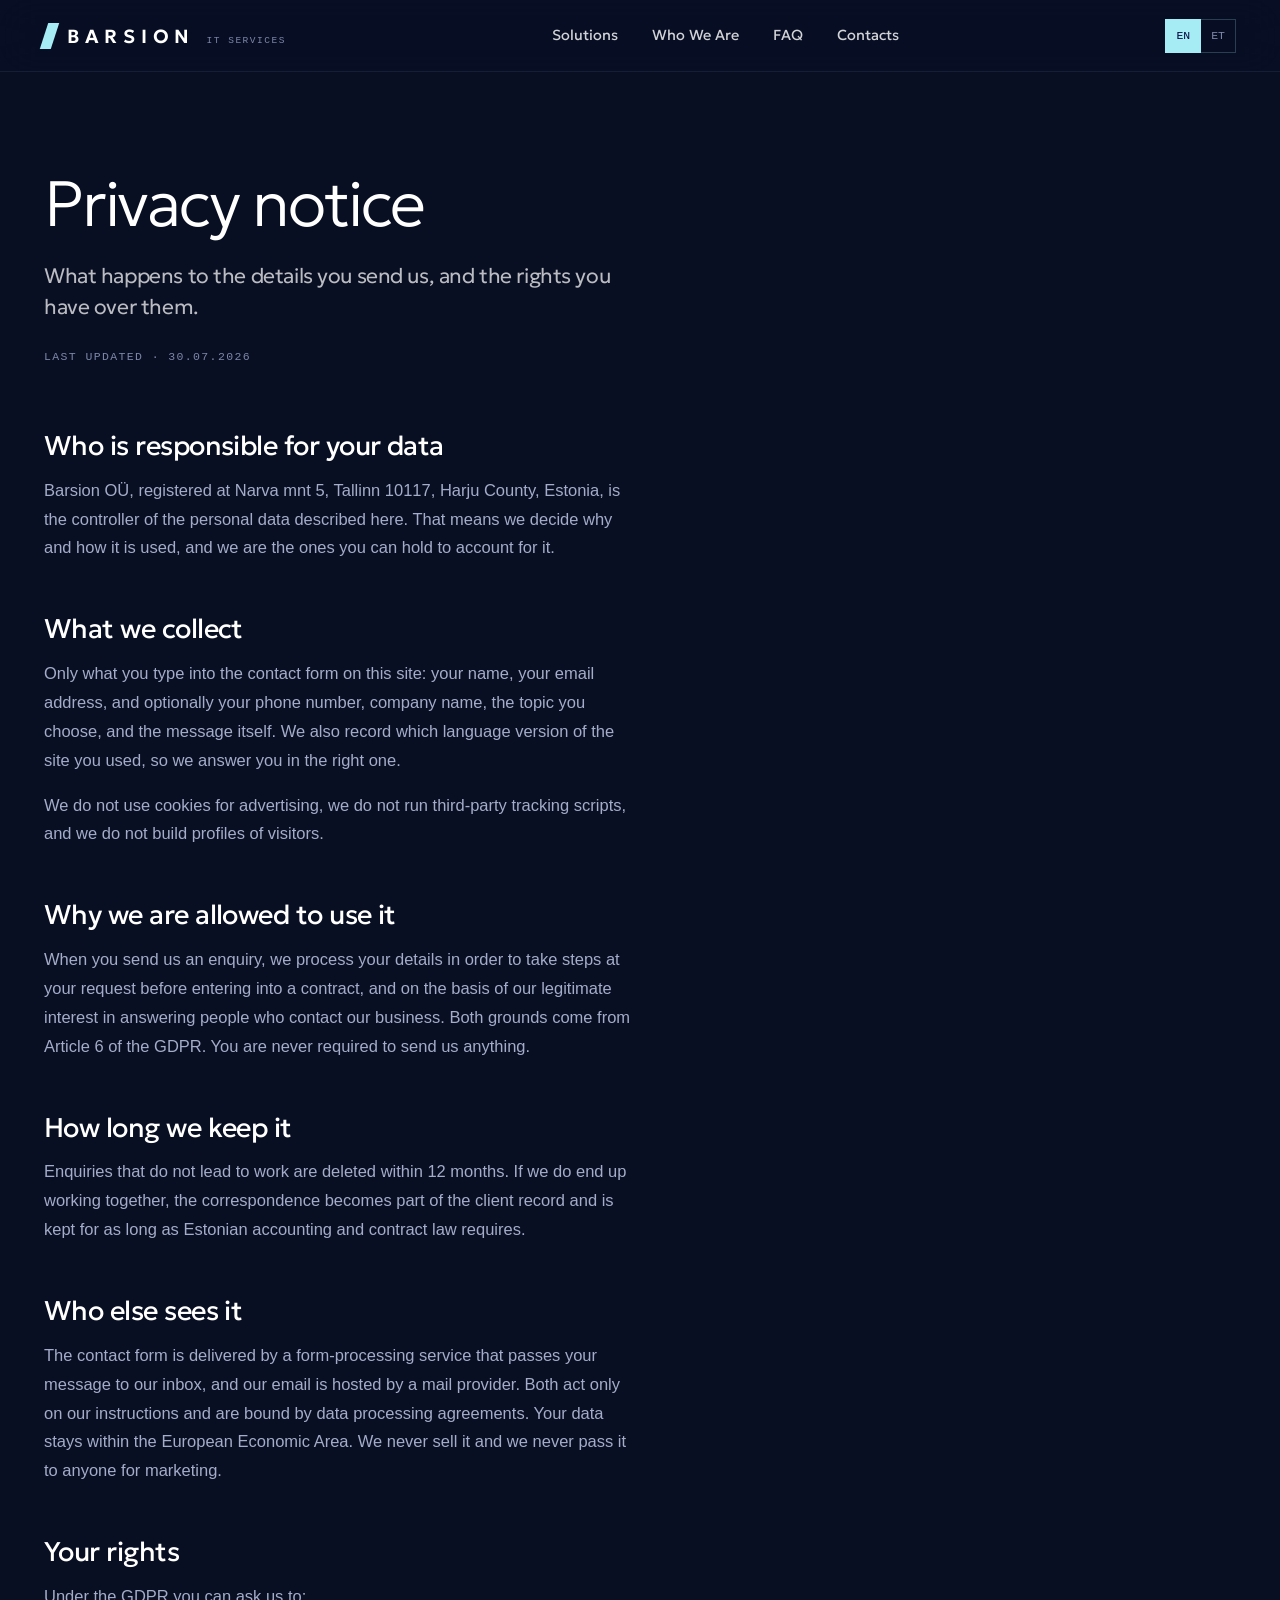
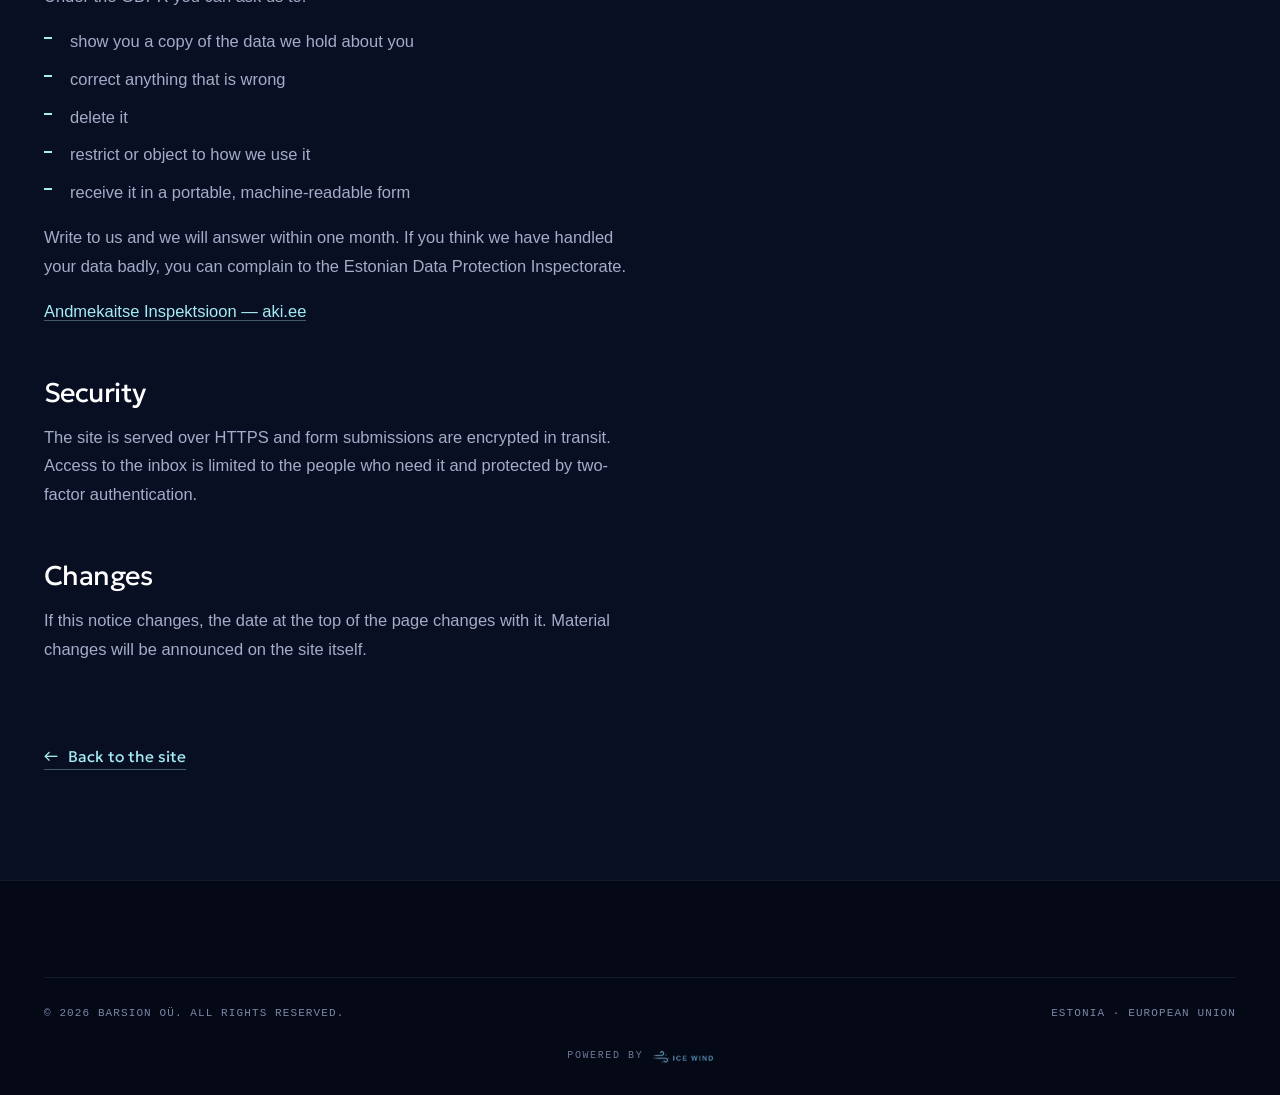
==== commit 4af9aefa: "Add Ice Wind agency credit to the footer" ====
--- a/privacy.html
+++ b/privacy.html
@@ -114,6 +114,10 @@
       <span data-i18n="ft_copy">© 2026 Barsion OÜ. All rights reserved.</span>
       <span data-i18n="ft_loc">Estonia · European Union</span>
     </div>
+    <a class="pb" href="https://www.icewinddaleconsulting.com/" target="_blank" rel="noopener noreferrer">
+      <span>Powered by</span>
+      <img src="icewind.png" width="322" height="64" alt="Ice Wind Dale Consulting" loading="lazy">
+    </a>
   </div>
 </footer>
 
--- a/styles.css
+++ b/styles.css
@@ -146,39 +146,44 @@
 @keyframes twinkle{50%{opacity:.3}}
 .mwrap::before{content:"";position:absolute;left:2%;bottom:14%;width:66%;height:54%;z-index:0;
   background:radial-gradient(circle,rgba(165,236,244,.26),transparent 66%);filter:blur(28px)}
-.mstage{position:relative;z-index:1;transform:translate3d(0,0,0);
-  transition:transform .55s var(--ease-out)}
+.mstage{position:relative;z-index:1}
 /* Mask tuned to the video's framing (the poster is frame 0 of the same clip,
    so still and video share one mask). Layer 1 is the vignette, layer 2 is a
    narrow tall ellipse that pinches the desk's straight far edge out of the
    lower half, layer 3 dissolves the bottom. Verified against frames 20/90/150/215. */
-/* The leopard sits high-right and the laptop low-left, so no single ellipse
-   hugs both without also keeping a bright slab of sky between them. The mask
-   is therefore the UNION of one ellipse per subject, intersected with a bottom
-   dissolve. Layers read bottom-up: laptop, then cat added to it, then the
-   bottom fade intersected with that union. Verified frame-by-frame. */
+/* The cat sits right-of-centre and the laptop low-left, so no single ellipse
+hugs both without keeping a slab of background between them. The mask is the
+UNION of one ellipse per subject, intersected with a bottom dissolve. Layers
+read bottom-up: laptop, cat added to it, bottom fade intersected with the union.
+The clip's black point was raised at encode time to match --bg, so the edges
+already agree with the page and the mask only has to hide the desk and glow.
+Values verified frame-by-frame against the encoded video, not guessed. */
 .mascot{display:block;width:100%;height:auto;
-  mask-image:linear-gradient(180deg,#000 82%,rgba(0,0,0,.35) 91%,transparent 100%),radial-gradient(ellipse 34% 46% at 62% 42%,#000 55%,transparent 100%),radial-gradient(ellipse 25% 21% at 27% 74%,#000 44%,transparent 100%);
-  mask-composite:intersect,add,add}
+mask-image:linear-gradient(180deg,#000 88%,rgba(0,0,0,.35) 94%,transparent 100%),radial-gradient(ellipse 26% 42% at 63% 48%,#000 52%,transparent 100%),radial-gradient(ellipse 33% 32% at 42% 70%,#000 50%,transparent 100%);
+mask-composite:intersect,add,add}
 /* -webkit-mask-image without a matching -webkit-mask-composite makes Chromium
-   union every layer and the image's box comes straight back, so both prefixed
-   properties ship together and only where the standard one is missing. */
+union every layer and the video's box comes straight back, so both prefixed
+properties ship together and only where the standard one is missing. */
 @supports not (mask-composite: intersect){
-  .mascot{-webkit-mask-image:linear-gradient(180deg,#000 82%,rgba(0,0,0,.35) 91%,transparent 100%),radial-gradient(ellipse 34% 46% at 62% 42%,#000 55%,transparent 100%),radial-gradient(ellipse 25% 21% at 27% 74%,#000 44%,transparent 100%);-webkit-mask-composite:source-in,source-over}
-}
-video.mascot{position:absolute;inset:0;width:100%;height:100%;z-index:2;object-fit:cover;
-  opacity:0;transition:opacity .7s var(--ease-out)}
+.mascot{-webkit-mask-image:linear-gradient(180deg,#000 88%,rgba(0,0,0,.35) 94%,transparent 100%),radial-gradient(ellipse 26% 42% at 63% 48%,#000 52%,transparent 100%),radial-gradient(ellipse 33% 32% at 42% 70%,#000 50%,transparent 100%);-webkit-mask-composite:source-in,source-over}
+}
+video.mascot{position:absolute;inset:0;width:100%;height:100%;z-index:2;object-fit:cover;opacity:0}
 video.mascot.on{opacity:1}
-/* the clip carries its own life: stop doubling it with our own motion */
-.playing .mascot,.playing .mglow{animation:none}
-.live .mascot{animation:mfloat 9s var(--ease-in-out) infinite}
-@keyframes mfloat{50%{transform:translateY(-9px)}}
+/* The poster is frame 0 of this very clip, so the swap needs no crossfade — and must
+   not have one: a fade composites the already-moving video over the frozen poster and
+   the cat appears doubled. For the same reason the still is hidden outright once the
+   clip runs: the mask is feathered at its edges, so anywhere its alpha is below 1 the
+   video is semi-transparent and the frozen still shows through behind it. */
+.playing img.mascot{visibility:hidden}
+/* The clip carries all of its own motion. Nothing may move the element itself:
+   an overriding rule is not enough here — `.playing .mascot{animation:none}` and
+   `.live .mascot{animation:mfloat}` had equal specificity, so the later one won
+   and the float ran the whole time. The animations are therefore deleted, not
+   overridden, and the glow is a constant light rather than a pulsing one. */
 .mfade{position:absolute;inset:0;z-index:3;pointer-events:none;
-  background:linear-gradient(180deg,transparent 74%,rgba(9,15,35,.28) 90%,var(--bg) 100%)}
-.mglow{position:absolute;left:8%;top:56%;width:42%;height:32%;z-index:4;pointer-events:none;opacity:.85;
+  background:linear-gradient(180deg,transparent 80%,rgba(9,15,35,.22) 92%,var(--bg) 100%)}
+.mglow{position:absolute;left:10%;top:48%;width:28%;height:30%;z-index:4;pointer-events:none;opacity:.85;
   background:radial-gradient(closest-side,rgba(165,236,244,.32),transparent 72%);filter:blur(14px)}
-.live .mglow{animation:mbreathe 5.2s var(--ease-in-out) infinite}
-@keyframes mbreathe{50%{opacity:.52;transform:scale(1.07)}}
 .mani .corner{position:absolute;left:-16px;bottom:-24px;width:66px;height:118px;background:var(--cyan);transform:skewX(-16deg);z-index:1}
 
 /* ── solutions: engineered cage ─────────────────────────── */
@@ -353,6 +358,17 @@
 .ft-mark i{flex:1;height:1px;background:var(--line);min-width:20px}
 .ft-bottom{border-top:1px solid var(--line-soft);padding:26px 0;display:flex;justify-content:space-between;gap:16px;flex-wrap:wrap;
   font-family:var(--fm);font-size:11px;letter-spacing:.1em;text-transform:uppercase;color:var(--dim)}
+/* Agency credit. Deliberately quiet — small, wide-tracked, low in the page — but the
+   colour still clears 4.5:1 on the footer, because this is a real text link and
+   dimming it further would be an accessibility failure rather than restraint.
+   It recedes through size and spacing, and comes to full strength on hover. */
+.pb{display:flex;align-items:center;justify-content:center;gap:9px;padding:0 0 30px;
+  font-family:var(--fm);font-size:10px;letter-spacing:.16em;text-transform:uppercase;
+  color:#6E7899;width:fit-content;margin:0 auto;transition:color var(--d-hover) ease}
+.pb img{height:12px;width:auto;opacity:.72;transition:opacity var(--d-hover) ease}
+.pb:hover{color:#A3ACC8}
+.pb:hover img{opacity:1}
+.pb:focus-visible{outline-offset:6px}
 
 /* ── hover motion: gated so a tap never leaves a stuck state ── */
 @media (hover:hover) and (pointer:fine){
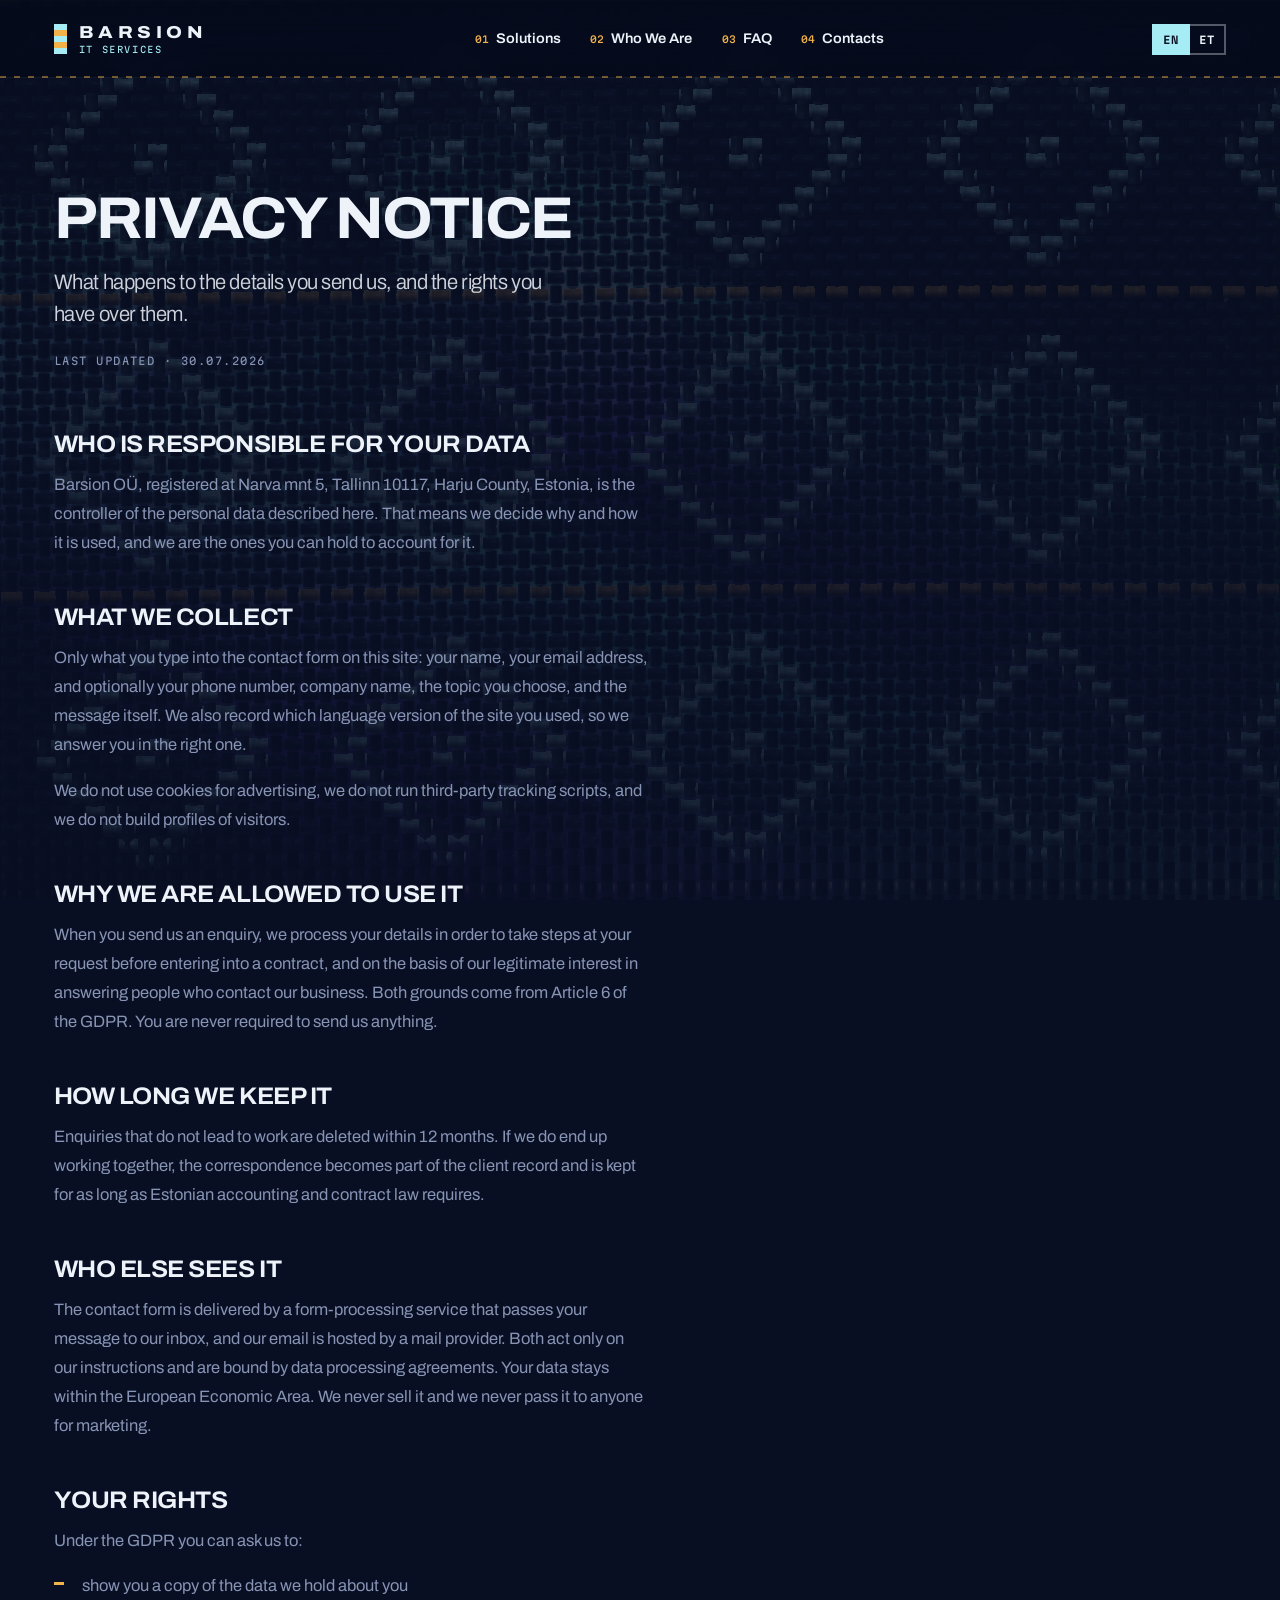
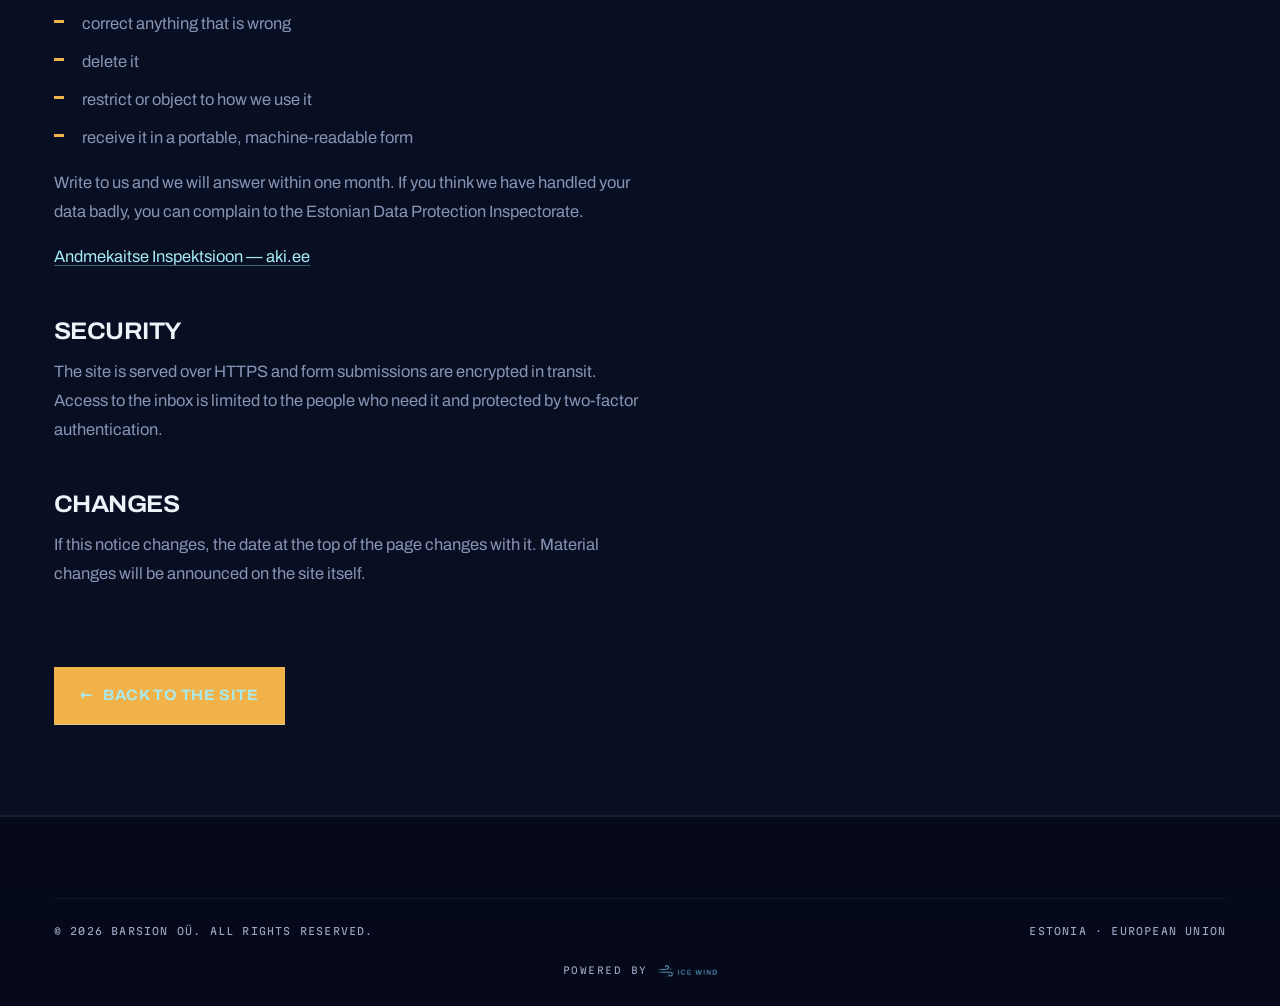
==== commit e79bc529: "Drop the woven glyphs from the solution cards" ====
--- a/privacy.html
+++ b/privacy.html
@@ -7,62 +7,65 @@
 <meta name="description" content="How Barsion OÜ collects, uses and protects personal data submitted through barsion.ee, and the rights you have under the GDPR.">
 <meta name="robots" content="index,follow">
 <meta name="theme-color" content="#090F23">
-<link rel="icon" href="data:image/svg+xml,%3Csvg xmlns='http://www.w3.org/2000/svg' viewBox='0 0 64 64'%3E%3Crect width='64' height='64' fill='%23090F23'/%3E%3Cpath d='M20 12h16l-8 40H12z' fill='%23A5ECF4'/%3E%3C/svg%3E">
+<link rel="icon" href="data:image/svg+xml,%3Csvg xmlns='http://www.w3.org/2000/svg' viewBox='0 0 64 64'%3E%3Crect width='64' height='64' fill='%23090F23'/%3E%3Crect x='26' y='16' width='12' height='36' fill='%23A5ECF4'/%3E%3Crect x='10' y='8' width='44' height='6' fill='%23F2B24A'/%3E%3C/svg%3E">
 <script>document.documentElement.classList.add('js')</script>
-<link rel="preconnect" href="https://fonts.googleapis.com">
-<link rel="preconnect" href="https://fonts.gstatic.com" crossorigin>
-<link href="https://fonts.googleapis.com/css2?family=Geologica:wght@200;300;400;500;600;700&display=swap" rel="stylesheet">
-<link rel="stylesheet" href="styles.css">
+<link rel="preload" as="font" type="font/woff2" href="fonts/archivo-latin-wdth-normal.woff2" crossorigin>
+<link rel="stylesheet" href="styles.css?v=5">
 <style>
-  .doc{padding-top:calc(var(--hh) + 96px);padding-bottom:110px}
-  .doc h1{font-size:clamp(32px,5vw,64px);font-weight:200;letter-spacing:-.035em;margin-bottom:20px;max-width:16ch}
-  .doc .lede{font-family:var(--fh);font-weight:300;font-size:clamp(17px,1.9vw,21px);line-height:1.5;
-    letter-spacing:-.02em;color:rgba(255,255,255,.72);max-width:44ch;margin-bottom:24px}
-  .doc .stamp{font-family:var(--fm);font-size:11.5px;letter-spacing:.12em;text-transform:uppercase;
-    color:var(--dim);margin-bottom:64px}
+  .doc{position:relative;z-index:1;padding-top:calc(var(--hh) + clamp(64px,10vh,120px));padding-bottom:clamp(70px,10vh,120px)}
+  .doc h1{font-size:clamp(30px,4.6vw,60px);line-height:.99;font-weight:710;font-variation-settings:'wdth' 108;
+    text-transform:uppercase;letter-spacing:-.035em;margin:20px 0 20px;max-width:16ch}
+  .doc .lede{font-size:clamp(16px,1.7vw,21px);line-height:1.5;font-weight:340;font-variation-settings:'wdth' 96;
+    letter-spacing:-.02em;color:var(--wool);opacity:.86;max-width:44ch;margin-bottom:22px}
+  .doc .stamp{font-family:var(--fm);font-size:10.5px;letter-spacing:.14em;text-transform:uppercase;
+    color:var(--dim);margin-bottom:clamp(44px,7vh,80px)}
   .doc-body{max-width:70ch}
-  .doc-body h2{font-size:clamp(20px,2.4vw,27px);font-weight:400;letter-spacing:-.02em;margin:52px 0 14px}
+  .doc-body h2{font-size:clamp(18px,2.1vw,24px);font-weight:660;font-variation-settings:'wdth' 106;
+    text-transform:uppercase;letter-spacing:-.02em;margin:48px 0 14px;color:var(--wool)}
   .doc-body h2:first-child{margin-top:0}
-  .doc-body p{font-size:16.5px;line-height:1.75;margin-bottom:16px}
+  .doc-body p{font-size:16.5px;line-height:1.76;margin-bottom:16px;color:var(--dim)}
   .doc-body ul{margin:0 0 16px;padding-left:0}
-  .doc-body li{position:relative;padding-left:26px;font-size:16.5px;line-height:1.75;margin-bottom:9px}
-  .doc-body li::before{content:"";position:absolute;left:0;top:.62em;width:8px;height:2px;background:var(--cyan)}
-  .doc-body strong{color:#fff;font-weight:500}
-  .doc-body a{color:var(--cyan);border-bottom:1px solid rgba(165,236,244,.35);transition:border-color .24s ease}
+  .doc-body li{position:relative;padding-left:28px;font-size:16.5px;line-height:1.76;margin-bottom:9px;color:var(--dim)}
+  .doc-body li::before{content:"";position:absolute;left:0;top:.66em;width:10px;height:3px;background:var(--amber)}
+  .doc-body strong{color:var(--wool);font-weight:600}
+  .doc-body a{color:var(--cyan);border-bottom:1px solid rgba(165,236,244,.4)}
   .doc-body a:hover{border-color:var(--cyan)}
-  .back{display:inline-flex;align-items:center;gap:10px;margin-top:64px;font-family:var(--fh);
-    font-size:15.5px;color:var(--cyan)}
-  .back:hover{text-decoration:underline}
+  .back{display:inline-flex;align-items:center;gap:10px;margin-top:clamp(44px,7vh,76px);
+    font-size:15px;font-weight:640;font-variation-settings:'wdth' 106;text-transform:uppercase;
+    letter-spacing:.04em;color:var(--night);background:var(--amber);padding:16px 26px}
+  .back:hover{background:#FFC468}
 </style>
 </head>
 <body>
 
-<header>
+<canvas id="cloth" aria-hidden="true"></canvas>
+
+<header id="hdr">
   <div class="wrap nav">
     <a class="logo" href="index.html">
       <span class="mk" aria-hidden="true"></span>
-      <span>
+      <span class="lw">
         <span class="b">BARSION</span>
         <span class="s" data-i18n="logo_s">IT services</span>
       </span>
     </a>
     <nav class="nav-links" id="navLinks">
-      <a href="index.html#solutions" data-i18n="nav_solutions">Solutions</a>
-      <a href="index.html#who" data-i18n="nav_about">Who We Are</a>
-      <a href="index.html#faq" data-i18n="nav_faq">FAQ</a>
-      <a href="index.html#contact" data-i18n="nav_contact">Contacts</a>
+      <a href="index.html#solutions"><i aria-hidden="true">01</i><span data-i18n="nav_solutions">Solutions</span></a>
+      <a href="index.html#who"><i aria-hidden="true">02</i><span data-i18n="nav_about">Who We Are</span></a>
+      <a href="index.html#faq"><i aria-hidden="true">03</i><span data-i18n="nav_faq">FAQ</span></a>
+      <a href="index.html#contact"><i aria-hidden="true">04</i><span data-i18n="nav_contact">Contacts</span></a>
     </nav>
     <div class="nav-right">
       <div class="lang" role="group" aria-label="Language">
-        <button id="btnEN" class="active" onclick="setLang('en')">EN</button>
-        <button id="btnET" onclick="setLang('et')">ET</button>
+        <button id="btnEN" class="active" type="button">EN</button>
+        <button id="btnET" type="button">ET</button>
       </div>
       <button class="burger" id="burger" aria-label="Menu" aria-expanded="false" aria-controls="navLinks"><span></span><span></span><span></span></button>
     </div>
   </div>
 </header>
 
-<section class="doc">
+<section class="doc pnl">
   <div class="wrap">
     <h1 data-i18n="pp_h">Privacy notice</h1>
     <p class="lede" data-i18n="pp_lede">What happens to the details you send us, and the rights you have over them.</p>
@@ -121,6 +124,6 @@
   </div>
 </footer>
 
-<script src="app.js" defer></script>
+<script src="app.js?v=5" defer></script>
 </body>
 </html>
--- a/styles.css
+++ b/styles.css
@@ -1,448 +1,514 @@
-  :root{
-  --void:#050916;
-  --bg:#090F23;
-  --panel:#0D1430;
-  --navy:#01043D;
-  --cyan:#A5ECF4;
-  --ink:#FFFFFF;
-  --text:#A3ACC8;
-  --dim:#7C87A8;
-  --line:rgba(165,236,244,.14);
-  --line-soft:rgba(165,236,244,.08);
-  --lite:#F2F4FA;
-  --lite-ink:#0B1026;
-  --lite-text:#4C5570;
-  --ease-out:cubic-bezier(0.23,1,0.32,1);
-  --ease-in-out:cubic-bezier(0.77,0,0.175,1);
-  --d-press:.16s;
-  --d-hover:.24s;
-  --d-ui:.28s;
-  --d-enter:.8s;
-  --fh:'Geologica',system-ui,sans-serif;
-  --fb:-apple-system,BlinkMacSystemFont,'Segoe UI',Roboto,Helvetica,Arial,sans-serif;
-  --fm:ui-monospace,'SF Mono',SFMono-Regular,Menlo,Consolas,monospace;
-  --hh:72px;
-}
+/* ════════════════════════════════════════════════════════════
+   BARSION — KIRIVÖÖ.
+   An Estonian patterned belt is a grid of binary decisions made
+   physical. The page is that belt: a woven cloth with the aurora
+   burning through the gaps, and solid woven panels laid on it
+   wherever there is something to read.
+   ════════════════════════════════════════════════════════════ */
+
+@font-face{
+  font-family:'Archivo';font-style:normal;font-weight:100 900;font-stretch:62% 125%;font-display:swap;
+  src:url(fonts/archivo-latin-wdth-normal.woff2) format('woff2-variations');
+  unicode-range:U+0000-00FF,U+0131,U+0152-0153,U+02BB-02BC,U+02C6,U+02DA,U+02DC,U+0304,U+0308,U+0329,U+2000-206F,U+20AC,U+2122,U+2191,U+2193,U+2212,U+2215,U+FEFF,U+FFFD;
+}
+@font-face{
+  font-family:'Archivo';font-style:normal;font-weight:100 900;font-stretch:62% 125%;font-display:swap;
+  src:url(fonts/archivo-latin-ext-wdth-normal.woff2) format('woff2-variations');
+  unicode-range:U+0100-02BA,U+02BD-02C5,U+02C7-02CC,U+02CE-02D7,U+02DD-02FF,U+0304,U+0308,U+0329,U+1D00-1DBF,U+1E00-1E9F,U+1EF2-1EFF,U+2020,U+20A0-20AB,U+20AD-20C0,U+2113,U+2C60-2C7F,U+A720-A7FF;
+}
+@font-face{
+  font-family:'Martian Mono';font-style:normal;font-weight:100 800;font-stretch:75% 112.5%;font-display:swap;
+  src:url(fonts/martian-mono-latin-wdth-normal.woff2) format('woff2-variations');
+  unicode-range:U+0000-00FF,U+0131,U+0152-0153,U+02BB-02BC,U+02C6,U+02DA,U+02DC,U+0304,U+0308,U+0329,U+2000-206F,U+20AC,U+2122,U+2191,U+2193,U+2212,U+2215,U+FEFF,U+FFFD;
+}
+@font-face{
+  font-family:'Martian Mono';font-style:normal;font-weight:100 800;font-stretch:75% 112.5%;font-display:swap;
+  src:url(fonts/martian-mono-latin-ext-wdth-normal.woff2) format('woff2-variations');
+  unicode-range:U+0100-02BA,U+02BD-02C5,U+02C7-02CC,U+02CE-02D7,U+02DD-02FF,U+0304,U+0308,U+0329,U+1D00-1DBF,U+1E00-1E9F,U+1EF2-1EFF,U+2020,U+20A0-20AB,U+20AD-20C0,U+2113,U+2C60-2C7F,U+A720-A7FF;
+}
+
+:root{
+  --night:#090F23;      /* the ground. matched to the mascot clip's black point */
+  --deep:#05091A;
+  --cyan:#A5ECF4;       /* the bright thread. 14.4:1 on night */
+  --amber:#F2B24A;      /* the one warm thread. every action wears it. 10.2:1 */
+  --wool:#EEF3FA;       /* 17:1 */
+  --dim:#8794B4;        /* 6.3:1 */
+  --dim-2:#5F6C8C;      /* decorative only, never body text */
+  --line:rgba(165,236,244,.16);
+  --line-2:rgba(165,236,244,.07);
+  --lite:#EDF1F7;       /* the undyed side of the cloth */
+  --lite-ink:#0A1024;
+  --lite-txt:#454F68;
+
+  --ease:cubic-bezier(.2,.9,.25,1);
+  --ease-io:cubic-bezier(.76,0,.24,1);
+  --d-press:.14s; --d-hover:.22s; --d-ui:.3s; --d-in:.85s;
+
+  --fd:'Archivo',system-ui,sans-serif;
+  --fm:'Martian Mono',ui-monospace,SFMono-Regular,Menlo,monospace;
+  --hh:78px;
+  --gut:clamp(20px,4.2vw,58px);
+}
+
 *{margin:0;padding:0;box-sizing:border-box}
-html{scroll-behavior:smooth;background:var(--bg)}
-body{font-family:var(--fb);color:var(--text);background:var(--bg);line-height:1.65;font-size:16.5px;-webkit-font-smoothing:antialiased;overflow-x:hidden}
-img,svg{max-width:100%;display:block}
+html{background:var(--night);-webkit-text-size-adjust:100%;scroll-behavior:smooth}
+body{font-family:var(--fd);font-weight:400;font-size:clamp(15.5px,1.05vw,17px);line-height:1.62;
+  color:var(--dim);background:transparent;overflow-x:hidden;-webkit-font-smoothing:antialiased}
+img,svg,canvas,video{display:block;max-width:100%}
 a{color:inherit;text-decoration:none}
 ul{list-style:none}
-::selection{background:var(--cyan);color:var(--navy)}
-:focus-visible{outline:2px solid var(--cyan);outline-offset:3px;border-radius:2px}
-.wrap{max-width:1260px;margin:0 auto;padding:0 34px}
-h1,h2,h3{font-family:var(--fh);color:var(--ink);line-height:1.14;font-weight:500;letter-spacing:-.02em}
-p{max-width:64ch}
-section{padding:112px 0;scroll-margin-top:var(--hh)}
-
-/* ── the cyan chip: DNA motif, now a light source ───────── */
-.chip{background:var(--cyan);transform:skewX(-18deg)}
-
-.shead{display:flex;align-items:center;gap:18px;font-family:var(--fh);font-weight:300;color:var(--ink);letter-spacing:-.025em;line-height:1.1}
-.shead::before{content:"";flex:none;width:15px;height:.78em;background:var(--cyan);transform:skewX(-18deg)}
-
-.btn{display:inline-flex;align-items:center;gap:11px;font-family:var(--fh);font-weight:500;font-size:15.5px;background:var(--cyan);color:var(--navy);padding:17px 34px;border:0;cursor:pointer;letter-spacing:-.01em;
-  transition:background var(--d-hover) ease,color var(--d-hover) ease,transform var(--d-press) var(--ease-out)}
-.btn{transform:translateY(0)}
-.btn:hover{background:#C9F5FB}
-.btn:active{transform:translateY(0) scale(.985)}
-.btn .ar{transition:transform var(--d-hover) var(--ease-out)}
-.btn.line{background:transparent;color:var(--ink);border:1px solid rgba(165,236,244,.4)}
-.btn.line:hover{background:rgba(165,236,244,.1);border-color:var(--cyan)}
-
-/* ── header ─────────────────────────────────────────────── */
-header{position:fixed;top:0;left:0;right:0;z-index:60;height:var(--hh);
-  background:rgba(9,15,35,.86);backdrop-filter:blur(20px) saturate(1.5);-webkit-backdrop-filter:blur(20px) saturate(1.5);
-  border-bottom:1px solid var(--line-soft)}
-.nav{display:flex;align-items:center;justify-content:space-between;height:var(--hh)}
-.logo{line-height:1;display:flex;align-items:center;gap:12px}
-.logo .mk{width:11px;height:26px;background:var(--cyan);transform:skewX(-18deg);flex:none}
-.logo .b{font-family:var(--fh);font-weight:600;font-size:19px;letter-spacing:.3em;color:#fff}
-.logo .s{font-family:var(--fm);font-size:9.5px;letter-spacing:.16em;text-transform:uppercase;color:var(--dim);margin-left:7px;white-space:nowrap}
-.nav-links{display:flex;gap:34px;font-family:var(--fh);font-size:14.5px;font-weight:400;color:rgba(255,255,255,.82)}
-.nav-links a{position:relative;padding:8px 0;transition:color .25s ease}
-.nav-links a::after{content:"";position:absolute;left:0;right:0;bottom:0;height:1px;background:var(--cyan);transform:scaleX(0);transform-origin:0 50%;transition:transform var(--d-hover) var(--ease-out)}
-.nav-links a:hover{color:#fff}
-.nav-right{display:flex;align-items:center;gap:18px}
-.lang{display:flex;font-family:var(--fm);font-size:11.5px;letter-spacing:.08em}
-.lang button{border:1px solid rgba(165,236,244,.22);background:transparent;padding:7px 10px;cursor:pointer;font:inherit;color:var(--dim);transition:color .25s ease,background .25s ease,border-color .25s ease}
-.lang button+button{border-left:0}
-.lang button:hover{color:#fff}
-.lang button.active{background:var(--cyan);border-color:var(--cyan);color:var(--navy)}
-.burger{display:none;border:0;background:none;cursor:pointer;padding:8px}
-.burger span{display:block;width:22px;height:1.5px;background:#fff;margin:5px 0;transition:transform .3s var(--ease-out),opacity .2s ease}
-.burger[aria-expanded="true"] span:nth-child(1){transform:translateY(6.5px) rotate(45deg)}
+::selection{background:var(--amber);color:var(--night)}
+:focus-visible{outline:3px solid var(--amber);outline-offset:3px}
+.wrap{max-width:1400px;margin:0 auto;padding:0 var(--gut)}
+h1,h2,h3{font-family:var(--fd);line-height:1;letter-spacing:-.03em;font-weight:700;color:var(--wool)}
+p{max-width:66ch}
+
+/* ── the cloth, behind everything ─────────────────────────── */
+#cloth{position:fixed;inset:0;width:100%;height:100%;z-index:0;background:var(--deep)}
+html.nogl #cloth{background:
+  radial-gradient(120% 80% at 72% 14%,rgba(165,236,244,.17),transparent 62%),
+  radial-gradient(90% 70% at 18% 92%,rgba(242,178,74,.10),transparent 64%),var(--deep)}
+
+/* woven panels: solid enough to read on, thin enough to belong to the cloth */
+.pnl{position:relative;z-index:1;
+  background:linear-gradient(180deg,rgba(9,15,35,.855),rgba(9,15,35,.915) 22%,rgba(9,15,35,.915) 78%,rgba(9,15,35,.855));
+  border-top:1px solid var(--line-2);border-bottom:1px solid var(--line-2)}
+.open{position:relative;z-index:1}    /* the cloth shows through */
+
+/* selvedge: the belt's own edge, two threads wide */
+.selv{position:relative;z-index:1;height:14px;display:flex;align-items:center;padding:0 var(--gut);overflow:hidden}
+.selv::before{content:"";height:2px;flex:1;opacity:.5;
+  background:repeating-linear-gradient(90deg,
+    var(--cyan) 0 5px,transparent 5px 9px,
+    var(--cyan) 9px 14px,transparent 14px 18px,
+    var(--amber) 18px 23px,transparent 23px 27px)}
+.faq + .selv::before,.selv.on-lite::before{background:repeating-linear-gradient(90deg,
+    #2C3752 0 5px,transparent 5px 9px,#2C3752 9px 14px,transparent 14px 18px,
+    #C4761A 18px 23px,transparent 23px 27px);opacity:.6}
+
+/* ── notation plate ───────────────────────────────────────── */
+.plate{font-family:var(--fm);font-size:clamp(9.5px,.72vw,10.8px);font-weight:500;letter-spacing:.22em;
+  text-transform:uppercase;color:var(--cyan);display:flex;align-items:center;gap:14px}
+.plate::before{content:"";width:24px;height:7px;flex:none;
+  background:linear-gradient(90deg,var(--amber) 0 8px,transparent 8px 12px,var(--amber) 12px 20px,transparent 20px)}
+
+/* ── actions: the warm thread ─────────────────────────────── */
+.btn{display:inline-flex;align-items:center;gap:12px;position:relative;
+  font-family:var(--fd);font-weight:650;font-size:clamp(13.5px,.95vw,15px);font-variation-settings:'wdth' 108;
+  letter-spacing:.04em;text-transform:uppercase;background:var(--amber);color:var(--night);
+  padding:18px 30px;border:0;cursor:pointer;
+  transition:background var(--d-hover) ease,color var(--d-hover) ease,transform var(--d-press) var(--ease)}
+.btn .ar{transition:transform var(--d-hover) var(--ease)}
+.btn:hover{background:#FFC468}
+.btn:active{transform:scale(.985)}
+.btn.line{background:transparent;color:var(--wool);box-shadow:inset 0 0 0 2px rgba(238,243,250,.42)}
+.btn.line:hover{background:var(--wool);color:var(--night);box-shadow:inset 0 0 0 2px var(--wool)}
+
+/* ── header ───────────────────────────────────────────────── */
+header{position:fixed;top:0;left:0;right:0;z-index:80;height:var(--hh);
+  background:rgba(6,10,26,.82);backdrop-filter:blur(16px) saturate(1.3);-webkit-backdrop-filter:blur(16px) saturate(1.3);
+  border-bottom:1px solid var(--line-2)}
+header::after{content:"";position:absolute;left:0;right:0;bottom:-1px;height:2px;
+  background:repeating-linear-gradient(90deg,var(--amber) 0 6px,transparent 6px 14px);opacity:.45}
+header{transition:background .35s ease,border-color .35s ease}
+header.light{background:rgba(232,236,242,.9);border-bottom-color:rgba(10,16,36,.14)}
+header.light .logo .b,header.light .nav-links a{color:var(--lite-ink)}
+header.light .logo .s{color:#2C3752}
+header.light .lang button{border-color:rgba(10,16,36,.3);color:var(--lite-ink)}
+header.light .lang button.active{background:var(--lite-ink);border-color:var(--lite-ink);color:var(--lite)}
+header.light .burger span{background:var(--lite-ink)}
+header.light .nav-links i{color:#C4761A}
+@media(max-width:760px){ header.light .nav-links{background:var(--lite)} }
+.nav{display:flex;align-items:center;justify-content:space-between;height:var(--hh);gap:20px}
+.logo{display:flex;align-items:center;gap:12px;line-height:1}
+.logo .mk{width:13px;height:30px;flex:none;transition:transform var(--d-ui) var(--ease);
+  background:linear-gradient(180deg,var(--cyan) 0 6px,var(--amber) 6px 12px,var(--cyan) 12px 18px,var(--amber) 18px 24px,var(--cyan) 24px)}
+.logo:hover .mk{transform:scaleY(1.18)}
+.logo .b{font-weight:800;font-size:clamp(16px,1.35vw,20px);letter-spacing:.26em;
+  font-variation-settings:'wdth' 114;color:var(--wool)}
+.logo .s{display:block;font-family:var(--fm);font-size:9px;letter-spacing:.18em;text-transform:uppercase;
+  color:var(--cyan);margin-top:4px}
+.nav-links{display:flex;gap:clamp(16px,2.3vw,36px)}
+.nav-links a{position:relative;display:flex;align-items:baseline;gap:7px;padding:10px 0;font-size:14px;
+  font-weight:600;font-variation-settings:'wdth' 104;color:var(--wool)}
+.nav-links i{font-family:var(--fm);font-style:normal;font-size:9.5px;font-weight:500;color:var(--amber)}
+.nav-links a::after{content:"";position:absolute;left:0;right:0;bottom:3px;height:2px;background:var(--amber);
+  transform:scaleX(0);transform-origin:0 50%;transition:transform var(--d-hover) var(--ease)}
+.nav-right{display:flex;align-items:center;gap:14px}
+.lang{display:flex}
+.lang button{font-family:var(--fm);font-size:10.5px;font-weight:600;letter-spacing:.1em;
+  border:2px solid rgba(238,243,250,.34);background:transparent;color:var(--wool);padding:7px 9px;cursor:pointer;
+  transition:background .2s ease,color .2s ease,border-color .2s ease}
+.lang button+button{border-left-width:0}
+.lang button.active{background:var(--cyan);border-color:var(--cyan);color:var(--night)}
+.burger{display:none;border:0;background:none;cursor:pointer;padding:9px}
+.burger span{display:block;width:24px;height:2.5px;background:var(--wool);margin:5px 0;
+  transition:transform .3s var(--ease),opacity .2s ease}
+.burger[aria-expanded="true"] span:nth-child(1){transform:translateY(7.5px) rotate(45deg)}
 .burger[aria-expanded="true"] span:nth-child(2){opacity:0}
-.burger[aria-expanded="true"] span:nth-child(3){transform:translateY(-6.5px) rotate(-45deg)}
-.prog{position:absolute;left:0;bottom:-1px;height:2px;width:100%;background:var(--cyan);transform:scaleX(0);transform-origin:0 50%}
-@supports (animation-timeline:scroll()){
-  .prog{animation:prog linear;animation-timeline:scroll(root)}
-}
-@keyframes prog{from{transform:scaleX(0)}to{transform:scaleX(1)}}
-
-/* ── duotone image treatment ────────────────────────────── */
-.duo{position:relative;isolation:isolate;overflow:hidden;background:#050A1E}
-.duo .im{position:absolute;inset:0;background-position:center;background-size:cover;background-repeat:no-repeat;filter:grayscale(1) contrast(1.04) brightness(.97);z-index:0}
-.duo .ld{position:absolute;inset:0;background:#0C1838;mix-blend-mode:lighten;z-index:1;pointer-events:none}
-.duo .ll{position:absolute;inset:0;background:#B4DFEB;mix-blend-mode:multiply;z-index:2;pointer-events:none}
-
-/* ── hero ───────────────────────────────────────────────── */
-.hero{position:relative;min-height:min(940px,100svh);display:flex;align-items:center;padding-top:var(--hh);overflow:hidden;background:var(--bg)}
-.hb{position:absolute;inset:0;z-index:1;opacity:.44;pointer-events:none;
-  -webkit-mask-image:radial-gradient(118% 100% at 76% 20%,#000 6%,transparent 74%);
-  mask-image:radial-gradient(118% 100% at 76% 20%,#000 6%,transparent 74%)}
-.hb .im{inset:-6% 0 0}
-.hero::before{content:"";position:absolute;inset:0;z-index:3;pointer-events:none;
-  background:linear-gradient(102deg,rgba(5,8,20,.88) 0%,rgba(5,8,20,.62) 40%,rgba(5,8,20,.1) 68%,transparent 82%)}
-.hero .grid-l{position:absolute;left:0;top:0;bottom:0;width:290px;z-index:3;
-  background-image:radial-gradient(rgba(165,236,244,.5) 1.1px,transparent 1.1px);background-size:15px 15px;
-  -webkit-mask-image:linear-gradient(95deg,#000,transparent);mask-image:linear-gradient(95deg,#000,transparent);
-  opacity:.3;pointer-events:none}
-.hero .aur{position:absolute;z-index:2;width:720px;height:720px;right:-160px;top:-200px;pointer-events:none;
-  background:radial-gradient(circle,rgba(165,236,244,.17),transparent 64%);filter:blur(16px)}
-.hero .sweep{position:absolute;z-index:4;top:-25%;bottom:-25%;left:0;width:34vw;pointer-events:none;
-  background:linear-gradient(90deg,transparent,rgba(165,236,244,.13),transparent);
-  transform:translateX(-60vw) skewX(-16deg);animation:sweep 1.9s var(--ease-out) .25s both}
-@keyframes sweep{to{transform:translateX(125vw) skewX(-16deg)}}
-.hero .wrap{position:relative;z-index:5;width:100%;padding-top:34px;padding-bottom:96px}
-.hero h1{color:#fff;font-weight:200;font-size:clamp(34px,6.4vw,86px);line-height:1.05;letter-spacing:-.035em;max-width:16ch;margin-bottom:30px}
-.hero .sub{color:rgba(255,255,255,.76);font-size:clamp(16.5px,1.5vw,19.5px);max-width:47ch;margin-bottom:40px;line-height:1.6;
-  opacity:0;transform:translateY(16px);animation:rise .7s var(--ease-out) .5s both}
-.hero .cta{opacity:0;transform:translateY(16px);animation:rise .7s var(--ease-out) .62s both;display:flex;flex-wrap:wrap;gap:14px;align-items:center}
-.hero .beam{position:absolute;z-index:4;left:max(34px,calc((100% - 1260px)/2 + 34px));bottom:0;width:9px;height:120px;
-  background:linear-gradient(180deg,transparent,var(--cyan));transform-origin:50% 100%;
-  animation:beamin 1s var(--ease-out) .75s both}
-@keyframes beamin{from{transform:skewX(-16deg) scaleY(0);opacity:0}to{transform:skewX(-16deg) scaleY(1);opacity:.75}}
-@keyframes rise{to{opacity:1;transform:none}}
-/* word-mask reveal: the one authored moment */
-.w{display:inline-block;overflow:hidden;vertical-align:bottom;padding-bottom:.02em}
-.wi{display:inline-block;transform:translateY(112%);opacity:0;transition:transform .85s var(--ease-out),opacity .55s var(--ease-out)}
-.lit .wi{transform:none;opacity:1}
-
-/* ── manifesto + mascot ─────────────────────────────────── */
-.mani{background:var(--bg);position:relative;overflow:hidden;padding:120px 0 110px}
-.mani .wrap{display:grid;grid-template-columns:1fr 1.05fr;gap:44px;align-items:center;position:relative;z-index:2}
-.mani h2{color:var(--cyan);font-size:clamp(31px,4.5vw,60px);font-weight:200;letter-spacing:-.035em;margin-bottom:48px;max-width:15ch}
-.m-list li{display:flex;align-items:baseline;gap:18px;font-family:var(--fh);font-weight:400;font-size:clamp(16.5px,1.6vw,20px);color:#fff;padding:20px 0;
-  transition:opacity var(--d-enter) var(--ease-out),transform var(--d-enter) var(--ease-out)}
-.js .m-list li{opacity:0;transform:translateX(-14px)}
-.m-list li+li{border-top:1px solid var(--line-soft)}
-.on .m-list li{opacity:1;transform:none}
-.on .m-list li:nth-child(1){transition-delay:.04s}
-.on .m-list li:nth-child(2){transition-delay:.11s}
-.on .m-list li:nth-child(3){transition-delay:.18s}
-.on .m-list li:nth-child(4){transition-delay:.25s}
-.m-list .tick{flex:none;width:9px;height:16px;background:var(--cyan);transform:skewX(-18deg)}
-.mwrap{position:relative;justify-self:end;width:min(640px,100%)}
-/* the page's own night sky: the image boundary disappears because the
-   content is continuous across it, not merely because it is masked */
-.sky{position:absolute;inset:-9% -7%;z-index:0;pointer-events:none;opacity:.6;
-  background-image:url("data:image/svg+xml,%3Csvg xmlns='http://www.w3.org/2000/svg' viewBox='0 0 1000 700' preserveAspectRatio='none'%3E%3Ccircle cx='69.6%25' cy='94.5%25' r='1.1' fill='%23C6E0F0' opacity='0.65'/%3E%3Ccircle cx='4.3%25' cy='56.1%25' r='1.5' fill='%23C6E0F0' opacity='0.68'/%3E%3Ccircle cx='17.9%25' cy='33.3%25' r='1.5' fill='%23C6E0F0' opacity='0.63'/%3E%3Ccircle cx='81.0%25' cy='8.0%25' r='1.5' fill='%23C6E0F0' opacity='0.48'/%3E%3Ccircle cx='29.9%25' cy='36.2%25' r='1.0' fill='%23C6E0F0' opacity='0.57'/%3E%3Ccircle cx='28.4%25' cy='7.8%25' r='0.9' fill='%23C6E0F0' opacity='0.62'/%3E%3Ccircle cx='39.5%25' cy='41.9%25' r='1.3' fill='%23C6E0F0' opacity='0.73'/%3E%3Ccircle cx='70.6%25' cy='53.5%25' r='1.3' fill='%23C6E0F0' opacity='0.37'/%3E%3Ccircle cx='35.0%25' cy='69.6%25' r='1.0' fill='%23C6E0F0' opacity='0.5'/%3E%3Ccircle cx='26.3%25' cy='58.2%25' r='0.9' fill='%23C6E0F0' opacity='0.45'/%3E%3Ccircle cx='1.2%25' cy='59.9%25' r='1.8' fill='%23C6E0F0' opacity='0.73'/%3E%3Ccircle cx='8.1%25' cy='37.2%25' r='1.8' fill='%23C6E0F0' opacity='0.75'/%3E%3Ccircle cx='9.2%25' cy='31.7%25' r='1.3' fill='%23C6E0F0' opacity='0.56'/%3E%3Ccircle cx='94.8%25' cy='23.0%25' r='1.5' fill='%23C6E0F0' opacity='0.7'/%3E%3Ccircle cx='90.4%25' cy='5.4%25' r='1.5' fill='%23C6E0F0' opacity='0.79'/%3E%3Ccircle cx='79.5%25' cy='27.1%25' r='1.3' fill='%23C6E0F0' opacity='0.79'/%3E%3Ccircle cx='20.8%25' cy='40.0%25' r='1.3' fill='%23C6E0F0' opacity='0.47'/%3E%3Ccircle cx='95.1%25' cy='88.1%25' r='1.1' fill='%23C6E0F0' opacity='0.59'/%3E%3Ccircle cx='62.3%25' cy='92.2%25' r='1.3' fill='%23C6E0F0' opacity='0.39'/%3E%3Ccircle cx='14.7%25' cy='1.8%25' r='1.8' fill='%23C6E0F0' opacity='0.9'/%3E%3Ccircle cx='84.3%25' cy='38.9%25' r='1.5' fill='%23C6E0F0' opacity='0.41'/%3E%3Ccircle cx='11.8%25' cy='48.1%25' r='1.0' fill='%23C6E0F0' opacity='0.69'/%3E%3Ccircle cx='47.4%25' cy='1.2%25' r='1.3' fill='%23C6E0F0' opacity='0.69'/%3E%3Ccircle cx='65.3%25' cy='38.5%25' r='1.3' fill='%23C6E0F0' opacity='0.53'/%3E%3Ccircle cx='78.2%25' cy='78.2%25' r='1.1' fill='%23C6E0F0' opacity='0.5'/%3E%3Ccircle cx='23.7%25' cy='92.6%25' r='1.3' fill='%23C6E0F0' opacity='0.56'/%3E%3Ccircle cx='85.5%25' cy='30.5%25' r='0.9' fill='%23C6E0F0' opacity='0.64'/%3E%3Ccircle cx='10.3%25' cy='90.2%25' r='1.5' fill='%23C6E0F0' opacity='0.35'/%3E%3Ccircle cx='47.1%25' cy='29.4%25' r='0.9' fill='%23C6E0F0' opacity='0.43'/%3E%3Ccircle cx='35.6%25' cy='67.0%25' r='0.9' fill='%23C6E0F0' opacity='0.85'/%3E%3Ccircle cx='32.8%25' cy='73.2%25' r='1.0' fill='%23C6E0F0' opacity='0.88'/%3E%3Ccircle cx='80.6%25' cy='1.6%25' r='1.0' fill='%23C6E0F0' opacity='0.73'/%3E%3Ccircle cx='70.3%25' cy='51.8%25' r='1.5' fill='%23C6E0F0' opacity='0.73'/%3E%3Ccircle cx='59.1%25' cy='45.4%25' r='1.8' fill='%23C6E0F0' opacity='0.53'/%3E%3Ccircle cx='26.3%25' cy='86.2%25' r='1.8' fill='%23C6E0F0' opacity='0.43'/%3E%3Ccircle cx='71.9%25' cy='42.8%25' r='1.0' fill='%23C6E0F0' opacity='0.39'/%3E%3Ccircle cx='91.0%25' cy='33.1%25' r='0.9' fill='%23C6E0F0' opacity='0.37'/%3E%3Ccircle cx='39.4%25' cy='32.6%25' r='1.8' fill='%23C6E0F0' opacity='0.53'/%3E%3Ccircle cx='96.8%25' cy='24.2%25' r='1.3' fill='%23C6E0F0' opacity='0.83'/%3E%3Ccircle cx='19.9%25' cy='98.3%25' r='1.5' fill='%23C6E0F0' opacity='0.39'/%3E%3Ccircle cx='66.8%25' cy='49.2%25' r='1.5' fill='%23C6E0F0' opacity='0.46'/%3E%3Ccircle cx='14.0%25' cy='18.3%25' r='1.1' fill='%23C6E0F0' opacity='0.7'/%3E%3Ccircle cx='60.9%25' cy='41.0%25' r='1.1' fill='%23C6E0F0' opacity='0.55'/%3E%3Ccircle cx='93.7%25' cy='11.7%25' r='1.0' fill='%23C6E0F0' opacity='0.43'/%3E%3Ccircle cx='69.9%25' cy='84.0%25' r='1.0' fill='%23C6E0F0' opacity='0.61'/%3E%3Ccircle cx='19.8%25' cy='15.7%25' r='0.9' fill='%23C6E0F0' opacity='0.39'/%3E%3Ccircle cx='57.7%25' cy='41.1%25' r='2.4' fill='%23DCEEF8' opacity='0.5'/%3E%3Ccircle cx='44.0%25' cy='16.6%25' r='2.4' fill='%23DCEEF8' opacity='0.5'/%3E%3Ccircle cx='50.5%25' cy='12.4%25' r='2.4' fill='%23DCEEF8' opacity='0.5'/%3E%3Ccircle cx='36.6%25' cy='47.3%25' r='2.4' fill='%23DCEEF8' opacity='0.5'/%3E%3Ccircle cx='57.5%25' cy='68.5%25' r='2.4' fill='%23DCEEF8' opacity='0.5'/%3E%3C/svg%3E");
-  background-size:100% 100%;background-repeat:no-repeat;
-  -webkit-mask-image:radial-gradient(72% 72% at 50% 48%,#000 26%,transparent 100%);
-  mask-image:radial-gradient(72% 72% at 50% 48%,#000 26%,transparent 100%)}
-.live .sky{animation:twinkle 7.5s var(--ease-in-out) infinite}
-@keyframes twinkle{50%{opacity:.3}}
-.mwrap::before{content:"";position:absolute;left:2%;bottom:14%;width:66%;height:54%;z-index:0;
-  background:radial-gradient(circle,rgba(165,236,244,.26),transparent 66%);filter:blur(28px)}
-.mstage{position:relative;z-index:1}
-/* Mask tuned to the video's framing (the poster is frame 0 of the same clip,
-   so still and video share one mask). Layer 1 is the vignette, layer 2 is a
-   narrow tall ellipse that pinches the desk's straight far edge out of the
-   lower half, layer 3 dissolves the bottom. Verified against frames 20/90/150/215. */
-/* The cat sits right-of-centre and the laptop low-left, so no single ellipse
-hugs both without keeping a slab of background between them. The mask is the
-UNION of one ellipse per subject, intersected with a bottom dissolve. Layers
-read bottom-up: laptop, cat added to it, bottom fade intersected with the union.
-The clip's black point was raised at encode time to match --bg, so the edges
-already agree with the page and the mask only has to hide the desk and glow.
-Values verified frame-by-frame against the encoded video, not guessed. */
-.mascot{display:block;width:100%;height:auto;
-mask-image:linear-gradient(180deg,#000 88%,rgba(0,0,0,.35) 94%,transparent 100%),radial-gradient(ellipse 26% 42% at 63% 48%,#000 52%,transparent 100%),radial-gradient(ellipse 33% 32% at 42% 70%,#000 50%,transparent 100%);
-mask-composite:intersect,add,add}
-/* -webkit-mask-image without a matching -webkit-mask-composite makes Chromium
-union every layer and the video's box comes straight back, so both prefixed
-properties ship together and only where the standard one is missing. */
+.burger[aria-expanded="true"] span:nth-child(3){transform:translateY(-7.5px) rotate(-45deg)}
+
+/* ── HERO: the cloth at full scale ────────────────────────── */
+.hero{position:relative;z-index:1;min-height:100svh;display:flex;align-items:flex-end;isolation:isolate;
+  padding:calc(var(--hh) + 5vh) 0 clamp(84px,11vh,140px)}
+/* The sky, with nothing laid over it. The cloth begins below the fold, so the
+   page reads sky first and belt second. */
+.hero-v{position:absolute;inset:0;width:100%;height:100%;object-fit:cover;z-index:-1;
+  -webkit-mask-image:linear-gradient(180deg,#000 62%,rgba(0,0,0,.55) 86%,transparent 100%);
+  mask-image:linear-gradient(180deg,#000 62%,rgba(0,0,0,.55) 86%,transparent 100%)}
+/* a scrim only where the words are, so the cloth stays visible everywhere else */
+.hero::before{content:"";position:absolute;inset:0;pointer-events:none;
+  background:linear-gradient(100deg,rgba(5,9,26,.86) 0%,rgba(5,9,26,.6) 34%,rgba(5,9,26,.14) 62%,rgba(5,9,26,0) 84%)}
+.hero::after{content:"";position:absolute;left:0;right:0;bottom:0;height:46%;pointer-events:none;
+  background:linear-gradient(180deg,transparent,rgba(5,9,26,.5) 48%,rgba(5,9,26,.86))}
+.hero-in{position:relative;z-index:2}
+.hero .plaque{z-index:2}
+
+.plaque{position:absolute;left:var(--gut);top:calc(var(--hh) + 9vh);writing-mode:vertical-rl;
+  display:flex;align-items:center;gap:14px;font-family:var(--fm);font-size:10px;font-weight:500;
+  letter-spacing:.24em;text-transform:uppercase;color:var(--dim)}
+.plaque b{width:2px;height:30px;display:block;
+  background:linear-gradient(180deg,var(--amber) 0 6px,transparent 6px 10px,var(--cyan) 10px 20px,transparent 20px 24px,var(--amber) 24px)}
+
+.hero-in{width:100%;padding-left:calc(var(--gut) + clamp(28px,3.2vw,52px))}
+h1{font-size:clamp(38px,7.1vw,110px);line-height:.93;letter-spacing:-.04em;max-width:15ch;
+  margin-bottom:clamp(22px,3vh,36px)}
+h1 .l1{display:block;font-weight:740;--wd:115;font-variation-settings:'wdth' var(--wd);
+  text-transform:uppercase;color:var(--wool)}
+h1 .l2{display:inline-block;margin-top:.15em;font-size:.5em;font-weight:360;font-variation-settings:'wdth' 82;
+  letter-spacing:-.02em;background:var(--amber);color:var(--night);padding:.1em .3em .17em;
+  box-decoration-break:clone;-webkit-box-decoration-break:clone}
+.hero .sub{font-size:clamp(16px,1.35vw,20px);line-height:1.55;max-width:44ch;color:var(--wool);
+  opacity:.88;margin-bottom:clamp(24px,3.2vh,40px)}
+.hero .cta{display:flex;flex-wrap:wrap;gap:14px;align-items:center}
+
+.ticker{position:absolute;left:0;right:0;bottom:0;z-index:3;height:46px;overflow:hidden;
+  background:var(--deep);border-top:1px solid var(--line-2);display:flex;align-items:center}
+.tick-run{display:flex;white-space:nowrap;will-change:transform}
+.tick-run span{font-family:var(--fm);font-size:10.5px;font-weight:500;letter-spacing:.22em;text-transform:uppercase;
+  color:var(--dim);padding:0 24px;display:inline-flex;align-items:center;gap:24px}
+.tick-run span::after{content:"";width:8px;height:8px;flex:none;
+  background:linear-gradient(135deg,var(--amber) 50%,var(--cyan) 50%)}
+
+/* ── MANIFESTO + the window in the cloth ──────────────────── */
+.mani{padding:clamp(76px,11vh,150px) 0}
+.mani-in{display:grid;grid-template-columns:1fr 1.05fr;gap:clamp(30px,4.5vw,72px);align-items:center}
+.mani h2{font-size:clamp(30px,4.5vw,66px);line-height:.97;font-weight:720;font-variation-settings:'wdth' 110;
+  text-transform:uppercase;max-width:13ch;margin:22px 0 clamp(24px,3.2vh,42px)}
+.m-list li{display:flex;align-items:baseline;gap:18px;padding:17px 0;border-top:1px solid var(--line-2);
+  font-size:clamp(15.5px,1.3vw,19px);font-weight:500;font-variation-settings:'wdth' 104;color:var(--wool)}
+.m-list li:last-child{border-bottom:1px solid var(--line-2)}
+.m-list i{font-family:var(--fm);font-style:normal;font-size:10px;font-weight:600;color:var(--amber);flex:none}
+
+.win{position:relative}
+.win-in{position:relative;isolation:isolate}
+/* The clip's black point was encoded to match --night, so the trick is to put
+   solid --night directly behind the cat and let it fall off to nothing before
+   it reaches any edge. No border, no overflow clip: nothing to read as a box. */
+.win-in::before{content:"";position:absolute;inset:-16% 0 -20%;z-index:0;pointer-events:none;
+  background:
+    radial-gradient(ellipse 58% 60% at 54% 48%,var(--night) 42%,rgba(9,15,35,.84) 64%,rgba(9,15,35,0) 100%),
+    radial-gradient(ellipse 42% 42% at 38% 72%,var(--night) 36%,rgba(9,15,35,0) 100%)}
+.win-in>*{position:relative;z-index:1}
+.mascot{width:100%;height:auto;
+  mask-image:linear-gradient(180deg,#000 88%,rgba(0,0,0,.35) 94%,transparent 100%),radial-gradient(ellipse 26% 42% at 63% 48%,#000 52%,transparent 100%),radial-gradient(ellipse 33% 32% at 42% 70%,#000 50%,transparent 100%);
+  mask-composite:intersect,add,add}
 @supports not (mask-composite: intersect){
-.mascot{-webkit-mask-image:linear-gradient(180deg,#000 88%,rgba(0,0,0,.35) 94%,transparent 100%),radial-gradient(ellipse 26% 42% at 63% 48%,#000 52%,transparent 100%),radial-gradient(ellipse 33% 32% at 42% 70%,#000 50%,transparent 100%);-webkit-mask-composite:source-in,source-over}
-}
-video.mascot{position:absolute;inset:0;width:100%;height:100%;z-index:2;object-fit:cover;opacity:0}
+  .mascot{-webkit-mask-image:linear-gradient(180deg,#000 88%,rgba(0,0,0,.35) 94%,transparent 100%),radial-gradient(ellipse 26% 42% at 63% 48%,#000 52%,transparent 100%),radial-gradient(ellipse 33% 32% at 42% 70%,#000 50%,transparent 100%);-webkit-mask-composite:source-in,source-over}
+}
+video.mascot{position:absolute;inset:0;width:100%;height:100%;object-fit:cover;opacity:0;z-index:2}
 video.mascot.on{opacity:1}
-/* The poster is frame 0 of this very clip, so the swap needs no crossfade — and must
-   not have one: a fade composites the already-moving video over the frozen poster and
-   the cat appears doubled. For the same reason the still is hidden outright once the
-   clip runs: the mask is feathered at its edges, so anywhere its alpha is below 1 the
-   video is semi-transparent and the frozen still shows through behind it. */
 .playing img.mascot{visibility:hidden}
-/* The clip carries all of its own motion. Nothing may move the element itself:
-   an overriding rule is not enough here — `.playing .mascot{animation:none}` and
-   `.live .mascot{animation:mfloat}` had equal specificity, so the later one won
-   and the float ran the whole time. The animations are therefore deleted, not
-   overridden, and the glow is a constant light rather than a pulsing one. */
-.mfade{position:absolute;inset:0;z-index:3;pointer-events:none;
-  background:linear-gradient(180deg,transparent 80%,rgba(9,15,35,.22) 92%,var(--bg) 100%)}
-.mglow{position:absolute;left:10%;top:48%;width:28%;height:30%;z-index:4;pointer-events:none;opacity:.85;
-  background:radial-gradient(closest-side,rgba(165,236,244,.32),transparent 72%);filter:blur(14px)}
-.mani .corner{position:absolute;left:-16px;bottom:-24px;width:66px;height:118px;background:var(--cyan);transform:skewX(-16deg);z-index:1}
-
-/* ── solutions: engineered cage ─────────────────────────── */
-.sol-sec{background:var(--panel);border-top:1px solid var(--line-soft);border-bottom:1px solid var(--line-soft)}
-.sol-sec .shead{font-size:clamp(30px,4.2vw,54px);margin-bottom:54px}
-.cage{position:relative;display:grid;grid-template-columns:1fr 1fr;border-top:1px solid var(--line)}
-.glow{--mx:50%;--my:50%;position:absolute;inset:0;z-index:0;pointer-events:none;opacity:0;transition:opacity var(--d-ui) ease;
-  background:radial-gradient(430px circle at var(--mx) var(--my),rgba(165,236,244,.075),transparent 68%)}
-@media (hover:hover) and (pointer:fine){.cage:hover .glow{opacity:1}}
-.cell{position:relative;z-index:1;border-bottom:1px solid var(--line);padding:32px 0 36px}
-.cell:nth-of-type(odd){padding-right:52px}
-.cell:nth-of-type(even){padding-left:52px;border-left:1px solid var(--line)}
-.cell::after{content:"";position:absolute;left:0;right:0;bottom:-1px;height:1px;background:var(--cyan);
-  transform:scaleX(0);transform-origin:0 50%;transition:transform var(--d-hover) var(--ease-out)}
-.cell h3{font-size:clamp(19px,2vw,25px);font-weight:400;display:flex;justify-content:space-between;align-items:baseline;gap:14px;margin-bottom:13px;color:#fff;transition:color .25s ease}
-.cell h3 .ar{color:var(--cyan);font-size:13px;flex:none;opacity:.5;transition:transform var(--d-hover) var(--ease-out),opacity var(--d-hover) ease}
-.cell p{font-size:15px;line-height:1.62;max-width:44ch}
-
-/* ── statement panels ───────────────────────────────────── */
-.stmt{background:var(--navy);position:relative;overflow:hidden}
-.stmt .wrap{padding:104px 34px;position:relative;z-index:2}
-.stmt::before{content:"";position:absolute;z-index:1;left:-8%;top:-60%;width:52%;height:220%;pointer-events:none;
-  background:radial-gradient(closest-side,rgba(165,236,244,.14),transparent);transform:skewX(-16deg)}
-.stmt .qm{display:block;width:34px;height:3px;background:var(--cyan);margin-bottom:30px;
-  transform-origin:0 50%;transition:transform var(--d-enter) var(--ease-out)}
-.js .stmt .qm{transform:scaleX(0)}
-.on .stmt .qm,.stmt.on .qm{transform:none}
-.stmt p{font-family:var(--fh);font-weight:200;font-size:clamp(23px,3.1vw,42px);line-height:1.28;letter-spacing:-.03em;max-width:22ch;color:#fff;
-  transition:opacity var(--d-enter) var(--ease-out),filter var(--d-enter) var(--ease-out),transform var(--d-enter) var(--ease-out)}
-.js .stmt p{opacity:0;filter:blur(9px);transform:translateY(12px)}
-.stmt.on p{opacity:1;filter:blur(0);transform:none}
-.stmt .by{margin-top:26px;font-family:var(--fm);font-size:11.5px;letter-spacing:.14em;text-transform:uppercase;color:rgba(165,236,244,.75)}
-.stmt .chip{position:absolute;right:44px;bottom:-18px;width:50px;height:82px;z-index:2}
-
-/* ── photo bands ────────────────────────────────────────── */
-.band{height:340px;position:relative}
-.band .im{inset:-13% 0}
-.band .ap,.band .chip{z-index:4}
+.win-cap{position:absolute;right:0;bottom:-26px;z-index:2;font-family:var(--fm);font-size:9.5px;font-weight:500;
+  letter-spacing:.24em;text-transform:uppercase;color:var(--dim)}
+
+/* ── SOLUTIONS: the belt runs past ────────────────────────── */
+.fac{position:relative;z-index:1;background:#070C1D;
+  border-top:1px solid var(--line-2);border-bottom:1px solid var(--line-2)}
+.fac-head{padding:clamp(70px,10vh,130px) 0 clamp(30px,5vh,58px)}
+.fac-head h2{font-size:clamp(27px,4vw,58px);line-height:.99;font-weight:710;font-variation-settings:'wdth' 108;
+  text-transform:uppercase;max-width:17ch;margin-top:20px}
+.fac-stage{padding-bottom:clamp(70px,10vh,130px)}
+.fac-track{display:grid;grid-template-columns:repeat(4,1fr);gap:clamp(10px,1.1vw,18px);
+  max-width:1400px;margin:0 auto;padding:0 var(--gut)}
+.pan{display:flex;flex-direction:column;position:relative;min-height:clamp(250px,30vh,320px);
+  background:linear-gradient(178deg,#151E40,#0D1531);
+  box-shadow:inset 0 0 0 1px var(--line-2),0 30px 60px -44px #000}
+.pan-body{flex:1;padding:clamp(26px,2.6vw,38px) clamp(22px,2.1vw,32px) clamp(22px,2.1vw,30px);
+  display:flex;flex-direction:column}
+.pan i{font-family:var(--fm);font-style:normal;font-size:11px;font-weight:600;letter-spacing:.16em;
+  color:var(--amber);display:block}
+.pan h3{font-size:clamp(19px,1.7vw,26px);line-height:1.05;font-weight:690;font-variation-settings:'wdth' 106;
+  text-transform:uppercase;margin:12px 0 12px}
+.pan p{font-size:14.5px;line-height:1.6;color:var(--dim)}
+.pan-tag{margin-top:auto;padding-top:20px;border-top:1px solid var(--line-2);font-family:var(--fm);
+  font-size:9.5px;font-weight:500;letter-spacing:.16em;text-transform:uppercase;color:var(--dim);line-height:1.9}
+
+
+/* ── STATEMENT: the cloth wide open ───────────────────────── */
+.stmt{position:relative;padding:clamp(120px,22vh,260px) 0;overflow:hidden}
+/* A network of nodes behind a sentence about running someone's infrastructure.
+   The image is the client's own. */
+.stmt-nodes{position:absolute;inset:0;z-index:-1;pointer-events:none;
+  background:url(img/nodes.jpg) center/cover no-repeat;opacity:.9;
+  -webkit-mask-image:linear-gradient(180deg,transparent,#000 18%,#000 80%,transparent);
+  mask-image:linear-gradient(180deg,transparent,#000 18%,#000 80%,transparent)}
+@supports (animation-timeline:view()){
+  .stmt-nodes{animation:nodepar linear both;animation-timeline:view();animation-range:cover}
+}
+@keyframes nodepar{from{transform:scale(1.06) translateY(-2.4%)}to{transform:scale(1.06) translateY(2.4%)}}
+.stmt blockquote{max-width:none}
+.stmt p{font-size:clamp(28px,4.3vw,64px);line-height:1.06;font-weight:280;font-variation-settings:'wdth' 94;
+  letter-spacing:-.04em;color:var(--wool);max-width:16ch}
+.stmt cite{display:block;margin-top:30px;font-family:var(--fm);font-size:10.5px;font-style:normal;font-weight:500;
+  letter-spacing:.22em;text-transform:uppercase;color:var(--cyan)}
+
+/* ── reveals: CSS only, so they never depend on the JS engine ── */
+.rv{transition:opacity .8s var(--ease),transform .8s var(--ease)}
+.js .rv{opacity:0;transform:translateY(24px)}
+.js .rv.on{opacity:1;transform:none}
+
+@media(max-width:1020px){ .mani-in{grid-template-columns:1fr;gap:44px} .fac-track{grid-template-columns:repeat(2,1fr)} }
+@media(max-width:760px){
+  :root{--hh:64px}
+  .nav-links{position:fixed;top:var(--hh);left:0;right:0;flex-direction:column;gap:0;background:var(--deep);
+    border-bottom:1px solid var(--line);padding:6px var(--gut) 22px;opacity:0;transform:translateY(-8px);
+    pointer-events:none;visibility:hidden;
+    transition:opacity var(--d-ui) var(--ease),transform var(--d-ui) var(--ease),visibility 0s linear var(--d-ui)}
+  .nav-links.open{opacity:1;transform:none;pointer-events:auto;visibility:visible;transition-delay:0s}
+  .nav-links a{font-size:19px;padding:15px 0;border-top:1px solid var(--line-2)}
+  .burger{display:block}
+  .logo .s{display:none}
+  .plaque{display:none}
+  .hero{min-height:92svh;padding-bottom:96px}
+  .hero-in{padding-left:var(--gut)}
+  .hero-v{object-position:50% 32%}
+  .hero::before{background:linear-gradient(178deg,rgba(5,9,26,.18) 0%,rgba(5,9,26,.44) 28%,rgba(5,9,26,.82) 60%,rgba(5,9,26,.92))}
+  .fac-track{grid-template-columns:1fr;gap:10px}
+  .pan{min-height:0}
+}
+@media(prefers-reduced-motion:reduce){
+  html{scroll-behavior:auto}
+  *{animation:none!important;transition-duration:.01ms!important}
+  .js .rv{opacity:1!important;transform:none!important}
+  .rv{transition:none!important}
+  video.mascot{display:none!important}
+}
+
+/* ── photo bands: the picture is threaded into the cloth ──── */
+.band{position:relative;height:clamp(220px,42vh,420px);overflow:hidden;background:var(--deep)}
+.band .im{position:absolute;inset:-6% 0;background-position:center;background-size:cover;
+  filter:saturate(.88) contrast(1.04) brightness(.92)}
 @supports (animation-timeline:view()){
   .band .im{animation:bandpar linear both;animation-timeline:view();animation-range:cover}
 }
-@keyframes bandpar{from{transform:translateY(-3.2%)}to{transform:translateY(3.2%)}}
-.band .ap{position:absolute;right:0;bottom:0;width:190px;height:210px;background:var(--cyan);
-  clip-path:polygon(55% 0,100% 0,100% 100%,20% 100%,40% 55%,20% 55%)}
-.band .chip{position:absolute;left:34px;bottom:-14px;width:42px;height:70px}
-
-/* ── who we are ─────────────────────────────────────────── */
-.who-grid{display:grid;grid-template-columns:1.12fr .88fr;gap:66px;align-items:center}
-.who-grid h2{font-size:clamp(29px,4vw,52px);font-weight:200;letter-spacing:-.035em;margin-bottom:32px;max-width:19ch}
-.who-grid p{font-size:17.5px;line-height:1.72}
-.who-ph{position:relative;justify-self:end;width:min(430px,100%);aspect-ratio:4/5;
-  clip-path:polygon(0 0,100% 0,100% 84%,84% 100%,0 100%)}
-.who-ph .im{inset:0}
-.pull{margin-top:38px;display:flex;gap:20px;align-items:flex-start}
-.pull::before{content:"";flex:none;width:11px;height:44px;background:var(--cyan);transform:skewX(-18deg)}
-.pull span{font-family:var(--fh);font-weight:300;font-size:clamp(18px,2.1vw,24px);line-height:1.4;letter-spacing:-.02em;color:#fff;max-width:26ch}
-
-/* ── values ─────────────────────────────────────────────── */
-.values .shead{font-size:clamp(25px,3.1vw,38px);margin-bottom:46px}
-.val-grid{display:grid;grid-template-columns:repeat(6,1fr);gap:30px}
-.val{position:relative;padding-top:24px}
-.val::before{content:"";position:absolute;left:0;right:0;top:0;height:1px;background:var(--line);
-  transform-origin:0 50%;transition:transform var(--d-enter) var(--ease-out)}
-.js .val::before{transform:scaleX(0)}
-.val.on::before{transform:none}
-.val h3{font-size:17.5px;font-weight:500;margin-bottom:9px;color:#fff}
-.val p{font-size:14px;line-height:1.6;color:var(--text)}
-.val-grid .val:nth-child(2)::before{transition-delay:.07s}
-.val-grid .val:nth-child(3)::before{transition-delay:.14s}
-.val-grid .val:nth-child(4)::before{transition-delay:.21s}
-.val-grid .val:nth-child(5)::before{transition-delay:.28s}
-.val-grid .val:nth-child(6)::before{transition-delay:.35s}
-
-/* ── thinking: editorial rows ───────────────────────────── */
-.think h2{font-size:clamp(27px,3.5vw,44px);font-weight:200;letter-spacing:-.035em;margin-bottom:40px;max-width:18ch}
-.row{position:relative;display:flex;justify-content:space-between;align-items:baseline;gap:30px;
-  border-top:1px solid var(--line-soft);padding:30px 0;transition:transform var(--d-ui) var(--ease-out)}
-.row:last-child{border-bottom:1px solid var(--line-soft)}
-.row::after{content:"";position:absolute;left:0;right:0;top:-1px;height:1px;background:var(--cyan);
-  transform:scaleX(0);transform-origin:0 50%;transition:transform var(--d-hover) var(--ease-out)}
-@media (hover:hover) and (pointer:fine){
-  .row:hover{transform:translateX(10px)}
-  .row:hover::after{transform:scaleX(1)}
-}
-.row h3{font-size:clamp(18px,2.2vw,28px);font-weight:300;letter-spacing:-.025em;max-width:34ch;color:#fff}
-.row h3 .ar{color:var(--cyan);margin-left:12px;font-size:.6em;opacity:.6}
-.row .meta{font-family:var(--fm);font-size:11.5px;letter-spacing:.12em;text-transform:uppercase;color:var(--dim);flex:none}
-
-/* ── faq: the light inversion ───────────────────────────── */
-.faq{background:var(--lite);color:var(--lite-text)}
-.faq .shead{color:var(--lite-ink);font-size:clamp(27px,3.5vw,44px);margin-bottom:46px}
-.faq-list{max-width:960px}
-details{background:#fff;border:1px solid #E2E6F0;border-radius:16px;margin-bottom:13px;overflow:hidden;
-  transition:border-color .3s ease,box-shadow .35s var(--ease-out)}
-details:hover{border-color:#C9D2E4}
-details[open]{border-color:transparent;box-shadow:0 20px 48px -22px rgba(6,11,32,.42)}
-summary{cursor:pointer;list-style:none;display:flex;justify-content:space-between;align-items:center;gap:22px;
-  padding:23px 26px;font-family:var(--fh);font-weight:400;font-size:17.5px;color:var(--lite-ink);letter-spacing:-.015em}
-summary::-webkit-details-marker{display:none}
-summary .plus{flex:none;width:30px;height:30px;border-radius:50%;background:var(--lite);display:grid;place-items:center;
-  color:var(--navy);font-size:18px;font-weight:300;line-height:1;transition:transform .4s var(--ease-out),background .3s ease}
-details[open] .plus{transform:rotate(135deg);background:var(--cyan)}
-.faq-body{display:grid;grid-template-rows:1fr;transition:grid-template-rows .35s var(--ease-out)}
-@starting-style{details[open] .faq-body{grid-template-rows:0fr}}
-.faq-a{overflow:hidden;min-height:0;padding:0 26px 25px;max-width:70ch;font-size:15.5px;line-height:1.68;color:var(--lite-text)}
-
-/* ── contact ────────────────────────────────────────────── */
-.contact{position:relative;overflow:hidden;background:var(--bg)}
-.contact .ap{position:absolute;right:-54px;top:-26px;width:224px;height:246px;
-  background:linear-gradient(203deg,rgba(165,236,244,.62),rgba(165,236,244,.07) 78%);
-  clip-path:polygon(55% 0,100% 0,100% 100%,20% 100%,42% 52%,22% 52%)}
-.contact h2{font-size:clamp(30px,4.5vw,58px);font-weight:200;letter-spacing:-.035em;max-width:19ch;margin-bottom:26px;position:relative}
-.ct-lead{font-family:var(--fh);font-weight:300;font-size:clamp(17px,1.8vw,21px);line-height:1.5;letter-spacing:-.02em;
-  color:rgba(255,255,255,.72);max-width:34ch;margin-bottom:64px;position:relative}
-.ct-grid{display:grid;grid-template-columns:.85fr 1.15fr;gap:72px;align-items:start}
-.ct-left p{font-size:16.5px;max-width:34ch}
-.ct-addr{margin-top:22px;font-family:var(--fm);font-size:11.5px;line-height:1.9;letter-spacing:.08em;color:var(--dim);text-transform:uppercase}
-.form label{display:block;font-family:var(--fm);font-size:10.5px;font-weight:400;letter-spacing:.15em;text-transform:uppercase;color:var(--dim);margin-bottom:9px}
-.form input,.form textarea{width:100%;border:0;border-bottom:1px solid rgba(255,255,255,.2);padding:11px 2px 13px;
-  font:inherit;font-size:16.5px;color:#fff;margin-bottom:32px;background:transparent;
-  transition:border-color .3s ease,box-shadow .3s var(--ease-out)}
-.form input:focus,.form textarea:focus{outline:none;border-color:var(--cyan);box-shadow:0 1px 0 0 var(--cyan)}
-.form textarea{resize:vertical;min-height:76px}
-/* form: real fields, real validation, honest states */
-.f-row{display:grid;grid-template-columns:1fr 1fr;gap:0 26px}
+@keyframes bandpar{from{transform:translateY(-3.4%)}to{transform:translateY(3.4%)}}
+.band::after{content:"";position:absolute;inset:0;z-index:1;pointer-events:none;
+  background:linear-gradient(180deg,rgba(5,9,26,.5),rgba(5,9,26,.06) 26%,rgba(5,9,26,.06) 74%,rgba(5,9,26,.5))}
+
+/* ── who we are ───────────────────────────────────────────── */
+.who{padding:clamp(76px,11vh,150px) 0}
+.who-grid{display:grid;grid-template-columns:1.1fr .9fr;gap:clamp(34px,5vw,80px);align-items:center}
+.who h2{font-size:clamp(28px,4.1vw,54px);line-height:.99;font-weight:710;font-variation-settings:'wdth' 108;
+  text-transform:uppercase;max-width:18ch;margin:20px 0 26px}
+.who-txt p{font-size:clamp(15.5px,1.15vw,17.5px);line-height:1.72;color:var(--dim)}
+.pull{margin-top:34px;display:flex;gap:18px;align-items:flex-start}
+.pull::before{content:"";flex:none;width:3px;align-self:stretch;background:var(--cyan);opacity:.6}
+.pull span{font-size:clamp(17px,1.9vw,23px);line-height:1.42;font-weight:400;font-variation-settings:'wdth' 98;
+  letter-spacing:-.02em;color:var(--wool);max-width:26ch}
+.who-ph{position:relative;justify-self:end;width:min(420px,100%);aspect-ratio:4/5;overflow:hidden;
+  box-shadow:inset 0 0 0 1px var(--line)}
+.who-ph .im{position:absolute;inset:0;background-position:center;background-size:cover;filter:saturate(.9) contrast(1.03)}
+.who-ph figcaption{position:absolute;left:0;bottom:0;z-index:3;padding:12px 14px;font-family:var(--fm);
+  font-size:9.5px;font-weight:500;letter-spacing:.2em;text-transform:uppercase;color:var(--wool);
+  background:rgba(5,9,26,.72)}
+
+/* ── values ───────────────────────────────────────────────── */
+.vals{padding:clamp(70px,10vh,130px) 0}
+.val-grid{display:grid;grid-template-columns:repeat(3,1fr);gap:1px;margin-top:clamp(28px,4vh,48px);
+  background:var(--line-2)}
+.val{background:rgba(9,15,35,.9);padding:clamp(24px,2.6vw,38px)}
+.val i{font-family:var(--fm);font-style:normal;font-size:10px;font-weight:600;letter-spacing:.16em;color:var(--amber)}
+.val h3{font-size:clamp(17px,1.5vw,22px);font-weight:670;font-variation-settings:'wdth' 106;
+  text-transform:uppercase;margin:14px 0 9px}
+.val p{font-size:14.5px;line-height:1.62;color:var(--dim)}
+
+/* ── notes ────────────────────────────────────────────────── */
+.think{padding:clamp(70px,10vh,130px) 0}
+.think h2{font-size:clamp(26px,3.6vw,48px);line-height:1;font-weight:710;font-variation-settings:'wdth' 108;
+  text-transform:uppercase;max-width:16ch;margin:20px 0 clamp(26px,4vh,44px)}
+.rows{border-top:1px solid var(--line-2)}
+.row{display:grid;grid-template-columns:auto 1fr auto;gap:clamp(16px,2.4vw,40px);align-items:baseline;
+  padding:26px 0;border-bottom:1px solid var(--line-2)}
+.row-n{font-family:var(--fm);font-size:10px;font-weight:600;letter-spacing:.16em;color:var(--amber)}
+.row h3{font-size:clamp(17px,2vw,26px);line-height:1.22;font-weight:450;font-variation-settings:'wdth' 98;
+  letter-spacing:-.025em;max-width:36ch}
+.row .meta{font-family:var(--fm);font-size:10px;font-weight:500;letter-spacing:.14em;text-transform:uppercase;
+  color:var(--dim);white-space:nowrap}
+.rows-note{margin-top:22px;font-family:var(--fm);font-size:10.5px;letter-spacing:.1em;text-transform:uppercase;
+  color:var(--dim)}
+
+/* ── FAQ: the undyed side of the cloth ────────────────────── */
+.faq{position:relative;z-index:1;color:var(--lite-txt);background:#D6D9E0;
+  padding:clamp(76px,11vh,140px) 0;isolation:isolate;overflow:hidden}
+#clothRev{position:absolute;inset:0;width:100%;height:100%;z-index:-2}
+.faq::before{content:"";position:absolute;inset:0;z-index:-1;pointer-events:none;
+  background:linear-gradient(96deg,rgba(238,241,246,.62) 0%,rgba(238,241,246,.54) 48%,rgba(238,241,246,.3) 76%,rgba(238,241,246,.14) 100%)}
+.faq.nocloth{background:var(--lite)}
+.faq.nocloth::before{background:none}
+.faq .plate{color:#2C3752}
+.faq .plate::before{background:linear-gradient(90deg,#C4761A 0 8px,transparent 8px 12px,#C4761A 12px 20px,transparent 20px)}
+.faq h2{color:var(--lite-ink);font-size:clamp(26px,3.6vw,48px);font-weight:710;
+  font-variation-settings:'wdth' 108;text-transform:uppercase;max-width:16ch;margin:20px 0 clamp(26px,4vh,44px)}
+.faq-list{max-width:940px;border-top:1px solid rgba(10,16,36,.16)}
+.faq details{border-bottom:1px solid rgba(10,16,36,.16)}
+.faq summary{cursor:pointer;list-style:none;display:flex;justify-content:space-between;align-items:center;gap:22px;
+  padding:22px 0;font-size:clamp(16px,1.5vw,20px);font-weight:560;font-variation-settings:'wdth' 102;
+  color:var(--lite-ink);letter-spacing:-.015em}
+.faq summary::-webkit-details-marker{display:none}
+.faq summary b{flex:none;width:20px;height:20px;position:relative}
+.faq summary b::before,.faq summary b::after{content:"";position:absolute;left:0;top:9px;width:20px;height:2px;
+  background:#C4761A;transition:transform .32s var(--ease)}
+.faq summary b::after{transform:rotate(90deg)}
+.faq details[open] summary b::after{transform:rotate(0)}
+.faq-body{display:grid;grid-template-rows:1fr;transition:grid-template-rows .34s var(--ease)}
+@starting-style{.faq details[open] .faq-body{grid-template-rows:0fr}}
+.faq-body p{overflow:hidden;min-height:0;padding:0 0 24px;max-width:68ch;font-size:15.5px;line-height:1.72;
+  color:var(--lite-txt)}
+.faq :focus-visible{outline-color:#C4761A}
+
+/* ── contact ──────────────────────────────────────────────── */
+.contact{padding:clamp(84px,13vh,180px) 0 clamp(70px,10vh,130px)}
+.ct-head{margin-bottom:clamp(38px,6vh,72px)}
+.contact h2{font-size:clamp(28px,4.2vw,58px);line-height:.99;font-weight:710;font-variation-settings:'wdth' 108;
+  text-transform:uppercase;max-width:18ch;margin:20px 0 22px}
+.ct-lead{font-size:clamp(16px,1.7vw,21px);line-height:1.5;font-weight:340;font-variation-settings:'wdth' 96;
+  letter-spacing:-.02em;color:var(--wool);opacity:.86;max-width:36ch}
+.ct-grid{display:grid;grid-template-columns:.8fr 1.2fr;gap:clamp(30px,5vw,76px);align-items:start}
+.ct-left p{font-size:16.5px;max-width:32ch;color:var(--dim)}
+.ct-addr{margin-top:22px;font-family:var(--fm);font-size:10.5px;line-height:2;letter-spacing:.1em;
+  text-transform:uppercase;color:var(--dim)}
+.ct-form{background:linear-gradient(180deg,rgba(9,15,35,.90),rgba(9,15,35,.86));
+  padding:clamp(24px,3vw,44px);box-shadow:inset 0 0 0 1px var(--line-2),inset 0 2px 0 0 rgba(165,236,244,.34)}
+.form label{display:block;font-family:var(--fm);font-size:10px;font-weight:500;letter-spacing:.16em;
+  text-transform:uppercase;color:var(--dim);margin-bottom:9px}
+.form input,.form textarea,.form select{width:100%;border:0;border-bottom:2px solid rgba(238,243,250,.18);
+  padding:11px 2px 13px;font:inherit;font-family:var(--fd);font-size:16.5px;color:var(--wool);
+  margin-bottom:28px;background:transparent;transition:border-color .3s ease}
+.form input:focus,.form textarea:focus,.form select:focus{outline:none;border-bottom-color:var(--amber)}
+.form textarea{resize:vertical;min-height:84px}
+.f-row{display:grid;grid-template-columns:1fr 1fr;gap:0 24px}
 .f-field{min-width:0}
-.f-opt{font-size:.85em;letter-spacing:.06em;color:#5C6789;text-transform:none}
-.form select{width:100%;border:0;border-bottom:1px solid rgba(255,255,255,.2);padding:11px 2px 13px;
-  font:inherit;font-size:16.5px;color:#fff;margin-bottom:32px;background:transparent;cursor:pointer;
-  appearance:none;-webkit-appearance:none;
-  background-image:linear-gradient(45deg,transparent 50%,var(--cyan) 50%),linear-gradient(135deg,var(--cyan) 50%,transparent 50%);
-  background-position:calc(100% - 12px) 22px,calc(100% - 7px) 22px;background-size:5px 5px;background-repeat:no-repeat;
-  transition:border-color .3s ease,box-shadow .3s var(--ease-out)}
-.form select:focus{outline:none;border-color:var(--cyan);box-shadow:0 1px 0 0 var(--cyan)}
-.form select option{background:var(--panel);color:#fff}
-.f-err{font-family:var(--fm);font-size:11.5px;letter-spacing:.06em;color:#FF9B9B;
-  margin:-26px 0 22px;max-width:none;display:none}
-.f-field .f-err{margin:-26px 0 22px}
+.f-opt{font-size:.85em;letter-spacing:.06em;color:var(--dim-2);text-transform:none}
+.form select{cursor:pointer;appearance:none;-webkit-appearance:none;
+  background-image:linear-gradient(45deg,transparent 50%,var(--amber) 50%),linear-gradient(135deg,var(--amber) 50%,transparent 50%);
+  background-position:calc(100% - 12px) 22px,calc(100% - 7px) 22px;background-size:5px 5px;background-repeat:no-repeat}
+.form select option{background:#0D1530;color:var(--wool)}
+.f-err{font-family:var(--fm);font-size:11px;letter-spacing:.05em;color:#FFA9A9;margin:-22px 0 20px;display:none;max-width:none}
 .invalid .f-err,.f-err.show{display:block}
-.form .invalid input,.form .invalid textarea,.form input.invalid,.form textarea.invalid{border-bottom-color:#FF9B9B}
+.form .invalid input,.form .invalid textarea,.form input.invalid,.form textarea.invalid{border-bottom-color:#FF8F8F}
 .f-hp{position:absolute;left:-9999px;width:1px;height:1px;overflow:hidden}
 .f-note{font-size:13.5px;line-height:1.6;color:var(--dim);max-width:46ch;margin-top:20px}
-.f-note a{white-space:nowrap;color:var(--cyan);border-bottom:1px solid rgba(165,236,244,.35);transition:border-color .24s ease}
+.f-note a{color:var(--cyan);border-bottom:1px solid rgba(165,236,244,.4);white-space:nowrap}
 .f-note a:hover{border-color:var(--cyan)}
-.f-fail{display:none;margin-top:20px;padding:14px 16px;border:1px solid rgba(255,155,155,.4);
+.f-fail{display:none;margin-top:20px;padding:14px 16px;box-shadow:inset 0 0 0 1px rgba(255,143,143,.45);
   font-size:14.5px;line-height:1.55;color:#FFC9C9;max-width:46ch}
 .f-fail.show{display:block}
-.btn[aria-busy="true"]{opacity:.7;pointer-events:none}
-.sent{display:none;padding:32px 0}
-.sent.show{display:block;animation:rise2 .6s var(--ease-out) both}
-@keyframes rise2{from{opacity:0;transform:translateY(18px)}to{opacity:1;transform:none}}
-.sent-check{width:58px;height:58px;margin-bottom:18px}
-.sent-check circle{stroke:var(--cyan);stroke-width:2;fill:none;stroke-dasharray:158;stroke-dashoffset:158;animation:dash .55s var(--ease-out) .15s forwards}
-.sent-check path{stroke:#fff;stroke-width:3.5;fill:none;stroke-linecap:round;stroke-linejoin:round;stroke-dasharray:40;stroke-dashoffset:40;animation:dash .35s var(--ease-out) .6s forwards}
+.btn[aria-busy="true"]{opacity:.72;pointer-events:none}
+.sent{display:none;padding:24px 0}
+.sent.show{display:block}
+.sent-check{width:56px;height:56px;margin-bottom:18px}
+.sent-check circle{stroke:var(--amber);stroke-width:2;fill:none;stroke-dasharray:158;stroke-dashoffset:158;
+  animation:dash .55s var(--ease) .1s forwards}
+.sent-check path{stroke:var(--wool);stroke-width:3.5;fill:none;stroke-linecap:round;stroke-linejoin:round;
+  stroke-dasharray:40;stroke-dashoffset:40;animation:dash .35s var(--ease) .55s forwards}
 @keyframes dash{to{stroke-dashoffset:0}}
-.sent h3{font-size:25px;font-weight:400;margin-bottom:11px}
-
-/* ── footer ─────────────────────────────────────────────── */
-footer{background:var(--void);color:var(--text);padding:96px 0 0;font-size:15.5px;border-top:1px solid var(--line-soft)}
-.ft-grid{display:grid;grid-template-columns:1.25fr 1fr 1fr 1.2fr;gap:44px;padding-bottom:78px}
-.ft-logo .b{font-family:var(--fh);font-weight:600;font-size:18px;letter-spacing:.3em;color:#fff}
-.ft-logo .s{font-family:var(--fm);font-size:9.5px;letter-spacing:.16em;text-transform:uppercase;color:var(--dim);margin-top:5px}
-.ft-tag{font-family:var(--fh);font-weight:200;font-size:clamp(22px,2.4vw,30px);line-height:1.24;letter-spacing:-.03em;color:var(--cyan);margin-top:30px;max-width:12ch}
-.ft-col a{display:block;font-family:var(--fh);font-size:16px;font-weight:400;color:#fff;margin-bottom:20px;width:fit-content;position:relative;transition:color .25s ease}
-.ft-col a::after{content:"";position:absolute;left:0;right:0;bottom:-3px;height:1px;background:var(--cyan);transform:scaleX(0);transform-origin:0 50%;transition:transform var(--d-hover) var(--ease-out)}
-.ft-touch{border-top:1px solid var(--line);padding-top:28px}
-.ft-touch .gt{font-family:var(--fh);font-weight:500;font-size:16px;color:var(--cyan);display:inline-block;margin-bottom:18px}
-.ft-touch p{font-family:var(--fm);font-size:11.5px;line-height:1.95;letter-spacing:.08em;text-transform:uppercase;color:var(--dim)}
-.ft-mark{display:flex;align-items:center;gap:clamp(10px,2vw,26px);padding:6px 0 34px;overflow:hidden}
-.ft-mark span{font-family:var(--fh);font-weight:200;font-size:clamp(38px,12.4vw,168px);line-height:.9;letter-spacing:-.02em;
-  color:transparent;-webkit-text-stroke:1px rgba(165,236,244,.3);white-space:nowrap}
-.ft-mark i{flex:1;height:1px;background:var(--line);min-width:20px}
-.ft-bottom{border-top:1px solid var(--line-soft);padding:26px 0;display:flex;justify-content:space-between;gap:16px;flex-wrap:wrap;
-  font-family:var(--fm);font-size:11px;letter-spacing:.1em;text-transform:uppercase;color:var(--dim)}
-/* Agency credit. Deliberately quiet — small, wide-tracked, low in the page — but the
-   colour still clears 4.5:1 on the footer, because this is a real text link and
-   dimming it further would be an accessibility failure rather than restraint.
-   It recedes through size and spacing, and comes to full strength on hover. */
-.pb{display:flex;align-items:center;justify-content:center;gap:9px;padding:0 0 30px;
-  font-family:var(--fm);font-size:10px;letter-spacing:.16em;text-transform:uppercase;
-  color:#6E7899;width:fit-content;margin:0 auto;transition:color var(--d-hover) ease}
-.pb img{height:12px;width:auto;opacity:.72;transition:opacity var(--d-hover) ease}
-.pb:hover{color:#A3ACC8}
+.sent h3{font-size:24px;font-weight:640;text-transform:uppercase;font-variation-settings:'wdth' 106;margin-bottom:10px}
+.sent p{color:var(--dim)}
+
+/* ── footer ───────────────────────────────────────────────── */
+footer{position:relative;z-index:1;border-top:1px solid var(--line-2);
+  padding:clamp(64px,9vh,110px) 0 0}
+footer::before{content:"";position:absolute;inset:0;z-index:-1;pointer-events:none;
+  background:linear-gradient(180deg,rgba(5,9,26,.975),rgba(5,9,26,.93) 44%,rgba(5,9,26,.965))}
+.ft-grid{display:grid;grid-template-columns:1.4fr 1fr 1.2fr;gap:clamp(28px,4vw,60px);
+  padding-bottom:clamp(48px,7vh,86px)}
+.ft-logo .b{font-weight:800;font-size:18px;letter-spacing:.3em;font-variation-settings:'wdth' 114;color:var(--wool)}
+.ft-logo .s{font-family:var(--fm);font-size:9px;letter-spacing:.18em;text-transform:uppercase;color:var(--cyan);margin-top:6px}
+.ft-tag{font-size:clamp(21px,2.4vw,30px);line-height:1.22;font-weight:330;font-variation-settings:'wdth' 96;
+  letter-spacing:-.03em;color:var(--wool);margin-top:28px;max-width:12ch}
+.ft-col a{display:block;font-size:15.5px;font-weight:520;color:var(--wool);margin-bottom:16px;width:fit-content;
+  position:relative}
+.ft-col a::after{content:"";position:absolute;left:0;right:0;bottom:-3px;height:2px;background:var(--amber);
+  transform:scaleX(0);transform-origin:0 50%;transition:transform var(--d-hover) var(--ease)}
+.ft-touch{border-top:2px solid var(--line);padding:24px 22px 22px;background:rgba(5,9,26,.9);align-self:start}
+.ft-touch .gt{font-size:16px;font-weight:640;font-variation-settings:'wdth' 106;text-transform:uppercase;
+  color:var(--cyan);display:inline-block;margin-bottom:16px}
+.ft-touch p{font-family:var(--fm);font-size:10.5px;line-height:2;letter-spacing:.1em;text-transform:uppercase;color:#9BA7C4}
+.ft-mark{overflow:hidden;padding:4px 0 30px}
+.ft-mark span{display:block;font-size:clamp(46px,13.2vw,190px);line-height:.86;font-weight:800;
+  font-variation-settings:'wdth' var(--fw,118);letter-spacing:-.02em;white-space:nowrap;
+  /* outline only. A gradient fill here would be decoration pretending to be
+     hierarchy, and the detector is right to flag it. */
+  color:transparent;-webkit-text-stroke:1px rgba(165,236,244,.30)}
+.ft-bottom{border-top:1px solid var(--line-2);padding:24px 0;display:flex;justify-content:space-between;gap:16px;
+  flex-wrap:wrap;font-family:var(--fm);font-size:10px;letter-spacing:.12em;text-transform:uppercase;color:#9BA7C4}
+.pb{display:flex;align-items:center;justify-content:center;gap:9px;padding:0 0 28px;font-family:var(--fm);
+  font-size:9.5px;letter-spacing:.16em;text-transform:uppercase;color:#9BA7C4;width:fit-content;margin:0 auto;
+  transition:color var(--d-hover) ease}
+.pb img{height:12px;width:auto;opacity:.7;transition:opacity var(--d-hover) ease}
+.pb:hover{color:var(--wool)}
 .pb:hover img{opacity:1}
-.pb:focus-visible{outline-offset:6px}
-
-/* ── hover motion: gated so a tap never leaves a stuck state ── */
-@media (hover:hover) and (pointer:fine){
+
+@media(hover:hover) and (pointer:fine){
   .btn:hover{transform:translateY(-2px)}
   .btn:hover .ar{transform:translateX(4px)}
   .nav-links a:hover::after{transform:scaleX(1)}
-  .cell:hover::after{transform:scaleX(1)}
-  .cell:hover h3 .ar{transform:translateX(6px);opacity:1}
   .ft-col a:hover::after{transform:scaleX(1)}
-}
-
-/* ── entrance families ──────────────────────────────────── */
-.rise{transition:opacity var(--d-enter) var(--ease-out),transform var(--d-enter) var(--ease-out)}
-.js .rise{opacity:0;transform:translateY(20px)}
-.rise.on{opacity:1;transform:none}
-.cell.rise:nth-of-type(2){transition-delay:.07s}
-.cell.rise:nth-of-type(4){transition-delay:.07s}
-.cell.rise:nth-of-type(6){transition-delay:.07s}
-.cell.rise:nth-of-type(8){transition-delay:.07s}
+  .row{transition:transform var(--d-ui) var(--ease)}
+  .row:hover{transform:translateX(10px)}
+  .row:hover h3{color:var(--cyan)}
+  .pan{transition:transform var(--d-ui) var(--ease),box-shadow var(--d-ui) ease}
+  .pan:hover{transform:translateY(-6px);box-shadow:inset 0 0 0 1px var(--line),0 40px 70px -46px #000}
+  .val{transition:background var(--d-ui) ease}
+  .val:hover{background:rgba(17,26,58,.94)}
+  .faq summary:hover{color:#C4761A}
+}
 
 @media(max-width:1020px){
-  .mani .wrap{grid-template-columns:1fr;gap:52px}
-  .mwrap{justify-self:center}
-  .who-grid,.ct-grid{grid-template-columns:1fr;gap:48px}
+  .who-grid,.ct-grid{grid-template-columns:1fr;gap:44px}
   .who-ph{justify-self:start}
-  .val-grid{grid-template-columns:repeat(3,1fr)}
+  .val-grid{grid-template-columns:repeat(2,1fr)}
   .ft-grid{grid-template-columns:1fr 1fr}
 }
 @media(max-width:760px){
-.f-row{grid-template-columns:1fr;gap:0}
-  :root{--hh:64px}
-  section{padding:78px 0}
-  .wrap{padding:0 22px}
-  .nav-links{display:flex;position:fixed;top:var(--hh);left:0;right:0;background:#070C1D;
-    flex-direction:column;padding:26px 22px 34px;gap:22px;
-    border-bottom:1px solid var(--line);box-shadow:0 28px 64px -22px rgba(0,0,0,.75);font-size:17px;
-    opacity:0;transform:translateY(-10px);pointer-events:none;visibility:hidden;
-    transition:opacity var(--d-ui) var(--ease-out),transform var(--d-ui) var(--ease-out),visibility 0s linear var(--d-ui)}
-  .nav-links.open{opacity:1;transform:none;pointer-events:auto;visibility:visible;
-    transition:opacity var(--d-ui) var(--ease-out),transform var(--d-ui) var(--ease-out),visibility 0s}
-  .burger{display:block}
-  .logo .b{font-size:17px;letter-spacing:.26em}
-  .cage{grid-template-columns:1fr}
-  .cell,.cell:nth-of-type(odd),.cell:nth-of-type(even){padding:26px 0 28px;border-left:0}
-  .mani .corner{left:-20px;bottom:auto;top:-30px;width:52px;height:92px}
-  .val-grid{grid-template-columns:1fr 1fr;gap:24px}
+  .val-grid{grid-template-columns:1fr}
+  .f-row{grid-template-columns:1fr;gap:0}
+  .row{grid-template-columns:auto 1fr;gap:12px 16px}
+  .row .meta{grid-column:2;white-space:normal}
   .ft-grid{grid-template-columns:1fr;gap:38px}
-  .mani{padding:86px 0 78px}
-  .hero{min-height:auto;padding-bottom:0}
-  .hero .wrap{padding-top:64px;padding-bottom:80px}
-  .hero .grid-l{width:150px}
-  .hero::before{background:linear-gradient(176deg,rgba(5,8,20,.7),rgba(5,8,20,.88) 44%,rgba(5,8,20,.95))}
-  .hero .beam,.mani .corner{display:none}
-  .logo .s{display:none}
-  .band{height:220px}
-  .band .ap{width:130px;height:150px}
-  .contact .ap{width:142px;height:158px;right:-40px;top:-48px}
-  .stmt .wrap{padding:76px 22px}
-  .row{padding:22px 0;flex-direction:column;align-items:flex-start;gap:9px}
-  .row .meta{order:-1}
-  .stmt .chip{right:22px;width:38px;height:64px}
-  .pull{gap:15px}
-  .ft-mark{padding-bottom:26px}
+  .band{height:200px}
 }
 @media(prefers-reduced-motion:reduce){
-  html{scroll-behavior:auto}
-  *{animation:none!important;transition-property:color,background-color,border-color,opacity,box-shadow,outline-color!important;transition-duration:.2s!important}
-  .rise,.m-list li,.wi,.hero .sub,.hero .cta{opacity:1!important;transform:none!important;filter:none!important}
-  .stmt p{opacity:1!important;filter:none!important;transform:none!important}
-  .prog,.val::before,.stmt .qm,.cell::after,.row::after,.hero .beam{transform:none!important}
-  .hero .beam{opacity:.75!important}
+  .band .im{transform:none!important}
   .sent-check circle,.sent-check path{stroke-dashoffset:0!important}
-  .mstage{transform:none!important}
-  video.mascot{display:none!important}
-  .prog{opacity:0}
   .faq-body{transition:none!important}
 }
+
+/* ── scrims: an open section still has to be readable ──────
+   The cloth is busy by design, so every open section carries a
+   scrim that is near opaque under the text column and clears
+   entirely on the side where the pattern is meant to be seen. */
+.open{isolation:isolate}
+.open::before{content:"";position:absolute;inset:0;z-index:-1;pointer-events:none;
+  background:linear-gradient(100deg,rgba(5,9,26,.955) 0%,rgba(5,9,26,.92) 38%,rgba(5,9,26,.55) 66%,rgba(5,9,26,.12) 88%,rgba(5,9,26,0) 100%)}
+.stmt.open::before{background:linear-gradient(100deg,rgba(5,9,26,.93) 0%,rgba(5,9,26,.84) 32%,rgba(5,9,26,.46) 58%,rgba(5,9,26,.2) 80%,rgba(5,9,26,.1) 100%)}
+.open::after{content:"";position:absolute;left:0;right:0;top:0;height:120px;z-index:-1;pointer-events:none;
+  background:linear-gradient(180deg,rgba(5,9,26,.8),transparent)}
+.contact::before{background:linear-gradient(96deg,rgba(5,9,26,.95) 0%,rgba(5,9,26,.9) 44%,rgba(5,9,26,.74) 66%,rgba(5,9,26,.56) 86%,rgba(5,9,26,.46) 100%)}
+.band.open::before,.band.open::after{content:none}
+
+
+
+
